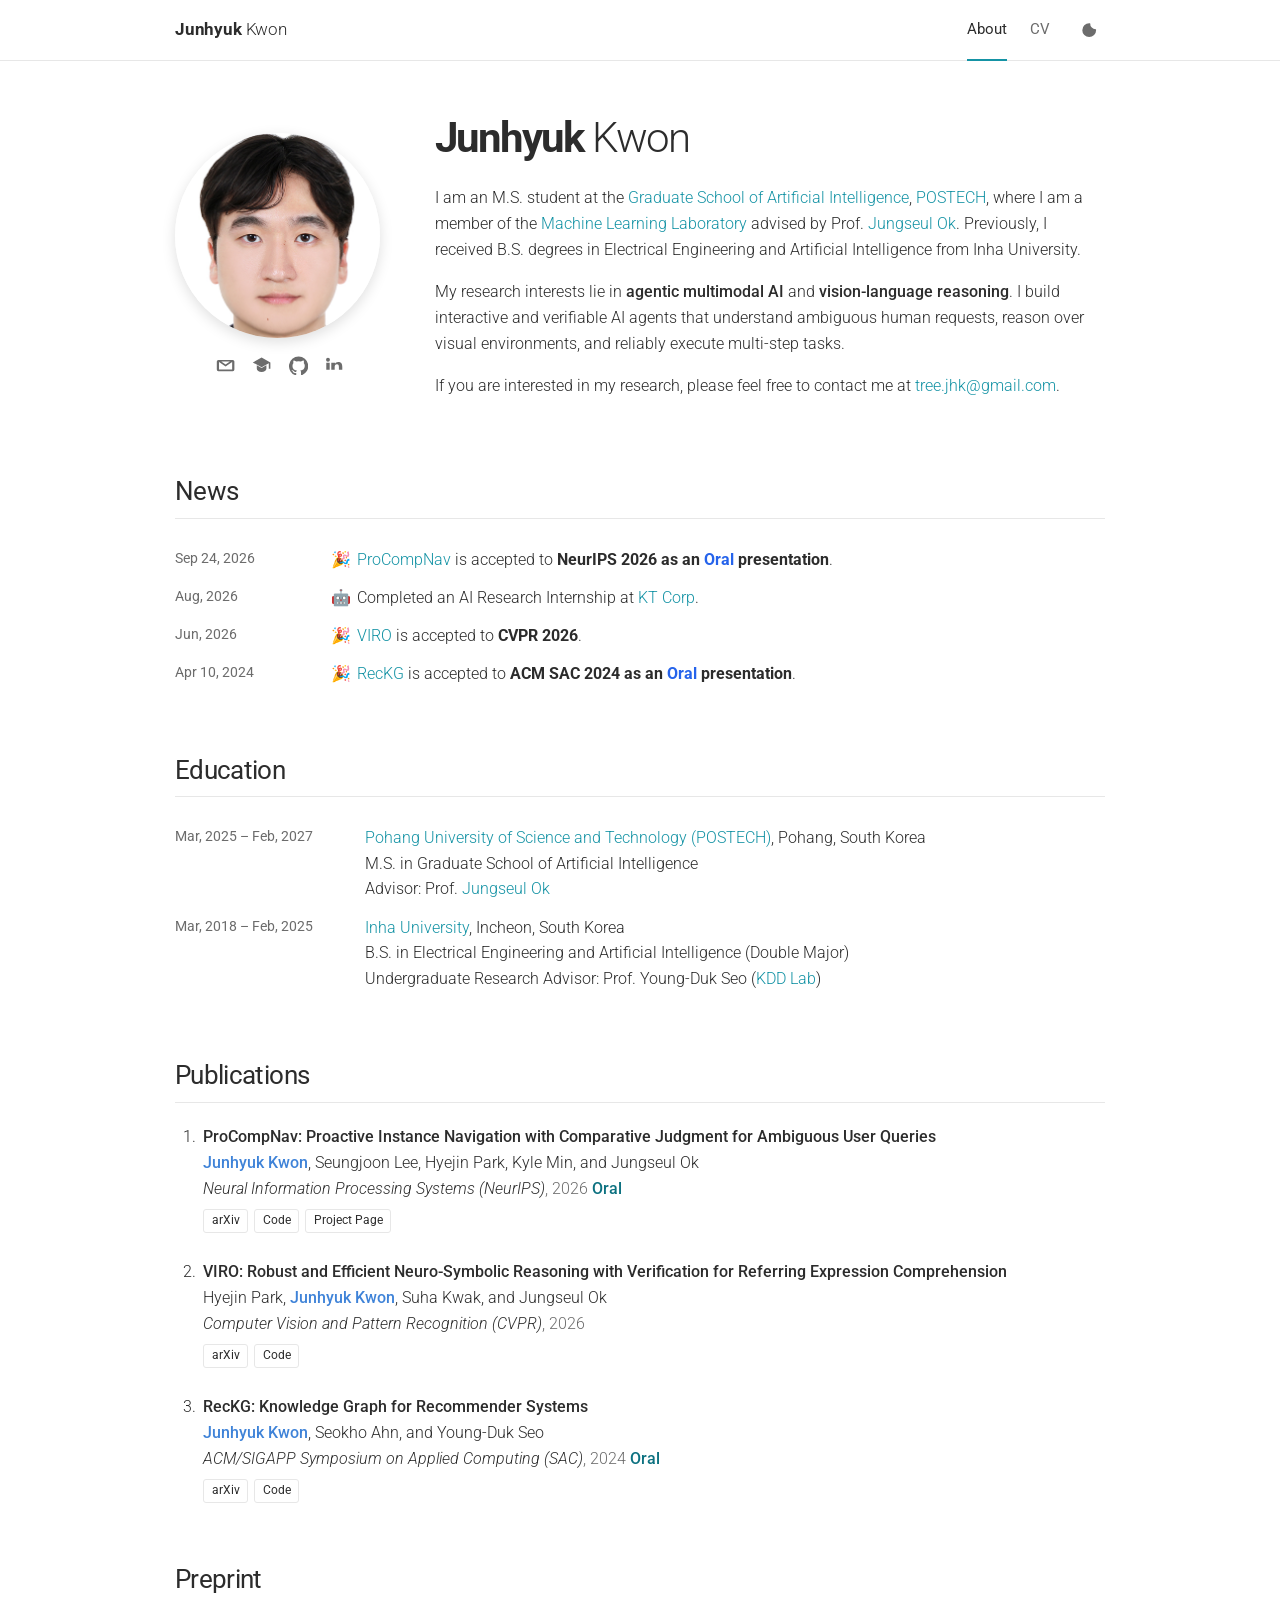
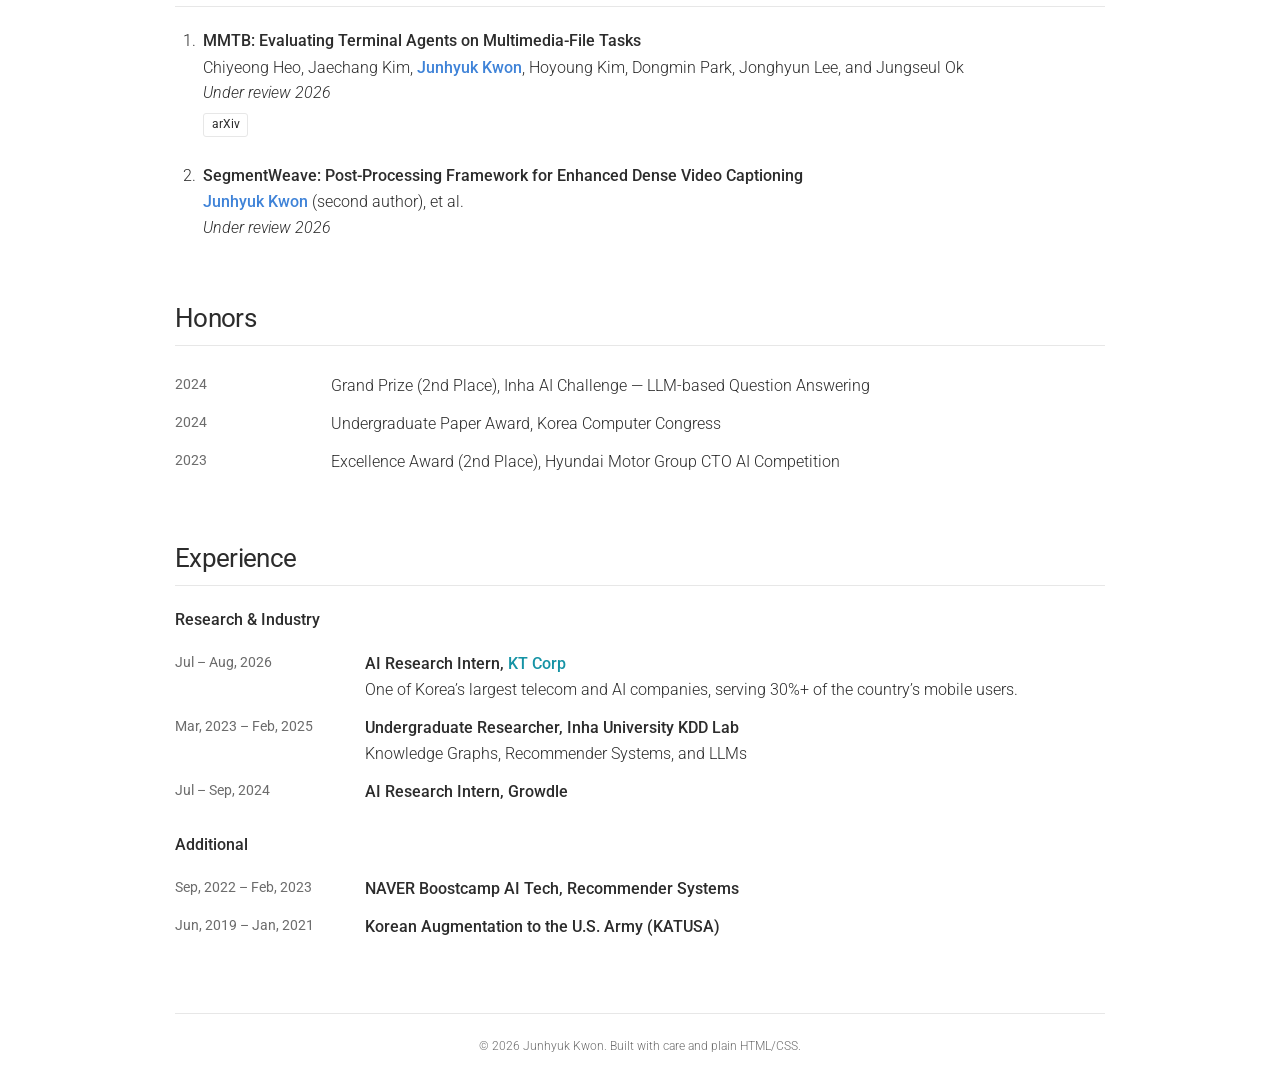
==== index.html @ dee83505 "Separate preprints and update internship descriptions" ====
<!doctype html>
<html lang="en">
  <head>
    <meta charset="utf-8">
    <meta name="viewport" content="width=device-width, initial-scale=1">
    <meta name="theme-color" content="#ffffff">
    <meta name="description" content="Junhyuk Kwon is an AI researcher working on agentic multimodal AI and vision-language reasoning.">
    <meta name="author" content="Junhyuk Kwon">
    <meta property="og:type" content="website">
    <meta property="og:title" content="Junhyuk Kwon">
    <meta property="og:description" content="AI researcher working on agentic multimodal AI and vision-language reasoning.">
    <meta property="og:image" content="https://tree-jhk.github.io/assets/img/junhyuk_kwon.jpg">
    <meta property="og:url" content="https://tree-jhk.github.io/">
    <title>Junhyuk Kwon</title>
    <link rel="icon" href="assets/img/favicon.svg" type="image/svg+xml">
    <link rel="preconnect" href="https://fonts.googleapis.com">
    <link rel="preconnect" href="https://fonts.gstatic.com" crossorigin>
    <link href="https://fonts.googleapis.com/css2?family=Roboto:wght@300;400;500;700&display=swap" rel="stylesheet">
    <link rel="stylesheet" href="assets/css/main.css">
    <script src="assets/js/theme.js"></script>
    <script type="application/ld+json">
      {
        "@context": "https://schema.org",
        "@type": "Person",
        "name": "Junhyuk Kwon",
        "url": "https://tree-jhk.github.io/",
        "image": "https://tree-jhk.github.io/assets/img/junhyuk_kwon.jpg",
        "email": "mailto:tree.jhk@gmail.com",
        "affiliation": {
          "@type": "CollegeOrUniversity",
          "name": "Pohang University of Science and Technology"
        },
        "sameAs": [
          "https://github.com/tree-jhk",
          "https://scholar.google.com/citations?user=GIAYe2gAAAAJ",
          "https://www.linkedin.com/in/tree-jhk/"
        ]
      }
    </script>
  </head>
  <body>
    <header class="site-header">
      <nav class="nav container" aria-label="Main navigation">
        <a class="brand" href="#about" aria-label="Junhyuk Kwon home"><strong>Junhyuk</strong> Kwon</a>
        <div class="nav-links">
          <a class="active" href="#about">About</a>
          <a href="assets/pdf/CV.pdf" target="_blank" rel="noopener">CV</a>
          <button class="theme-toggle" type="button" aria-label="Toggle dark mode" title="Toggle dark mode">
            <svg aria-hidden="true" viewBox="0 0 24 24"><path d="M12 3a9 9 0 1 0 9 9c0-.46-.04-.92-.1-1.36A7 7 0 0 1 13.36 3.1C12.92 3.04 12.46 3 12 3Z"/></svg>
          </button>
        </div>
      </nav>
    </header>

    <main class="container">
      <section id="about" class="about-section">
        <div class="profile-wrap">
          <img class="profile-photo" src="assets/img/junhyuk_kwon.jpg" alt="Portrait of Junhyuk Kwon" width="413" height="531">
          <div class="social-links" aria-label="Social links">
            <a href="mailto:tree.jhk@gmail.com" aria-label="Email" title="Email">
              <svg aria-hidden="true" viewBox="0 0 24 24"><path d="M3 5h18a2 2 0 0 1 2 2v10a2 2 0 0 1-2 2H3a2 2 0 0 1-2-2V7a2 2 0 0 1 2-2Zm9 8L3.8 7.5v9.4h16.4V7.5L12 13Zm0-2.4L17.4 7H6.6l5.4 3.6Z"/></svg>
            </a>
            <a href="https://scholar.google.com/citations?user=GIAYe2gAAAAJ&amp;hl=en" target="_blank" rel="noopener" aria-label="Google Scholar" title="Google Scholar">
              <svg aria-hidden="true" viewBox="0 0 24 24"><path d="M12 2 1 8l11 6 9-4.91V16h2V8L12 2Zm-6 9.65V16c0 2.21 2.69 4 6 4s6-1.79 6-4v-4.35L12 15l-6-3.35Z"/></svg>
            </a>
            <a href="https://github.com/tree-jhk" target="_blank" rel="noopener" aria-label="GitHub" title="GitHub">
              <svg aria-hidden="true" viewBox="0 0 24 24"><path d="M12 .7a12 12 0 0 0-3.79 23.39c.6.11.82-.26.82-.58v-2.24c-3.34.73-4.04-1.42-4.04-1.42-.55-1.39-1.33-1.76-1.33-1.76-1.09-.74.08-.73.08-.73 1.2.09 1.84 1.24 1.84 1.24 1.07 1.84 2.81 1.31 3.5 1 .11-.78.42-1.31.76-1.61-2.67-.3-5.47-1.33-5.47-5.93 0-1.31.47-2.38 1.24-3.22-.12-.3-.54-1.52.12-3.18 0 0 1.01-.32 3.3 1.23a11.5 11.5 0 0 1 6 0c2.29-1.55 3.3-1.23 3.3-1.23.66 1.66.24 2.88.12 3.18a4.64 4.64 0 0 1 1.24 3.22c0 4.61-2.81 5.62-5.48 5.92.43.37.81 1.1.81 2.22v3.3c0 .32.22.7.83.58A12 12 0 0 0 12 .7Z"/></svg>
            </a>
            <a href="https://www.linkedin.com/in/tree-jhk/" target="_blank" rel="noopener" aria-label="LinkedIn" title="LinkedIn">
              <svg aria-hidden="true" viewBox="0 0 24 24"><path d="M5.34 3.5A2.84 2.84 0 1 1 5.34 9.2a2.84 2.84 0 0 1 0-5.69ZM2.88 10.75H7.8V21H2.88V10.75Zm7.93 0h4.72v1.4h.07c.66-1.24 2.26-2.55 4.65-2.55 4.98 0 5.9 3.28 5.9 7.54V21h-4.92v-3.42c0-2.05-.04-4.69-2.86-4.69-2.86 0-3.3 2.23-3.3 4.54V21h-4.92V10.75h.66Z" transform="scale(.86) translate(-1 -1)"/></svg>
            </a>
          </div>
        </div>

        <div class="bio">
          <h1><strong>Junhyuk</strong> Kwon</h1>
          <p>
            I am an M.S. student at the
            <a href="https://ai.postech.ac.kr/" target="_blank" rel="noopener">Graduate School of Artificial Intelligence</a>,
            <a href="https://www.postech.ac.kr/eng/" target="_blank" rel="noopener">POSTECH</a>, where I am a member of the
            <a href="https://ml.postech.ac.kr/" target="_blank" rel="noopener">Machine Learning Laboratory</a>
            advised by Prof. <a href="https://sites.google.com/view/jungseulok" target="_blank" rel="noopener">Jungseul Ok</a>.
            Previously, I received B.S. degrees in Electrical Engineering and Artificial Intelligence from Inha University.
          </p>
          <p>
            My research interests lie in <strong>agentic multimodal AI</strong> and <strong>vision-language reasoning</strong>.
            I build interactive and verifiable AI agents that understand ambiguous human requests, reason over visual environments,
            and reliably execute multi-step tasks.
          </p>
          <p>
            If you are interested in my research, please feel free to contact me at
            <a href="mailto:tree.jhk@gmail.com">tree.jhk@gmail.com</a>.
          </p>
        </div>
      </section>

      <section id="news" class="content-section">
        <h2>News</h2>
        <div class="table-wrap">
          <table class="timeline-table">
            <tbody>
              <tr>
                <th><time datetime="2026-09-24">Sep 24, 2026</time></th>
                <td><span class="news-icon" aria-hidden="true">🎉</span><a href="https://arxiv.org/abs/2605.06223" target="_blank" rel="noopener">ProCompNav</a> is accepted to <strong>NeurIPS 2026 as an <span class="news-oral">Oral</span> presentation</strong>.</td>
              </tr>
              <tr>
                <th><time datetime="2026-08">Aug, 2026</time></th>
                <td><span class="news-icon" aria-hidden="true">🤖</span>Completed an AI Research Internship at <a href="https://corp.kt.com/eng/html/intro/main.html" target="_blank" rel="noopener">KT Corp</a>.</td>
              </tr>
              <tr>
                <th><time datetime="2026-06">Jun, 2026</time></th>
                <td><span class="news-icon" aria-hidden="true">🎉</span><a href="https://arxiv.org/abs/2601.12781" target="_blank" rel="noopener">VIRO</a> is accepted to <strong>CVPR 2026</strong>.</td>
              </tr>
              <tr>
                <th><time datetime="2024-04-10">Apr 10, 2024</time></th>
                <td><span class="news-icon" aria-hidden="true">🎉</span><a href="https://arxiv.org/abs/2501.03598" target="_blank" rel="noopener">RecKG</a> is accepted to <strong>ACM SAC 2024 as an <span class="news-oral">Oral</span> presentation</strong>.</td>
              </tr>
            </tbody>
          </table>
        </div>
      </section>

      <section id="education" class="content-section">
        <h2>Education</h2>
        <div class="table-wrap">
          <table class="timeline-table education-table">
            <tbody>
              <tr>
                <th>Mar, 2025 – Feb, 2027</th>
                <td>
                  <a href="https://www.postech.ac.kr/eng/" target="_blank" rel="noopener">Pohang University of Science and Technology (POSTECH)</a>, Pohang, South Korea<br>
                  M.S. in Graduate School of Artificial Intelligence<br>
                  Advisor: Prof. <a href="https://sites.google.com/view/jungseulok" target="_blank" rel="noopener">Jungseul Ok</a>
                </td>
              </tr>
              <tr>
                <th>Mar, 2018 – Feb, 2025</th>
                <td>
                  <a href="https://www.inha.ac.kr/eng/" target="_blank" rel="noopener">Inha University</a>, Incheon, South Korea<br>
                  B.S. in Electrical Engineering and Artificial Intelligence (Double Major)<br>
                  Undergraduate Research Advisor: Prof. Young-Duk Seo (<a href="https://sites.google.com/view/kdd-lab" target="_blank" rel="noopener">KDD Lab</a>)
                </td>
              </tr>
            </tbody>
          </table>
        </div>
      </section>

      <section id="publications" class="content-section publications">
        <h2>Publications</h2>

        <ol class="publication-list">
          <li>
            <div class="paper-title">ProCompNav: Proactive Instance Navigation with Comparative Judgment for Ambiguous User Queries</div>
            <div class="authors"><strong>Junhyuk Kwon</strong>, Seungjoon Lee, Hyejin Park, Kyle Min, and Jungseul Ok</div>
            <div class="venue"><em>Neural Information Processing Systems (NeurIPS)</em>, 2026 <span class="highlight">Oral</span></div>
            <div class="paper-links">
              <a href="https://arxiv.org/abs/2605.06223" target="_blank" rel="noopener">arXiv</a>
              <a href="https://github.com/tree-jhk/procompnav" target="_blank" rel="noopener">Code</a>
              <a href="https://tree-jhk.github.io/procompnav/" target="_blank" rel="noopener">Project Page</a>
            </div>
          </li>
          <li>
            <div class="paper-title">VIRO: Robust and Efficient Neuro-Symbolic Reasoning with Verification for Referring Expression Comprehension</div>
            <div class="authors">Hyejin Park, <strong>Junhyuk Kwon</strong>, Suha Kwak, and Jungseul Ok</div>
            <div class="venue"><em>Computer Vision and Pattern Recognition (CVPR)</em>, 2026</div>
            <div class="paper-links">
              <a href="https://arxiv.org/abs/2601.12781" target="_blank" rel="noopener">arXiv</a>
              <a href="https://github.com/ml-postech/VIRO-neuro-symbolic-reasoning-with-verification" target="_blank" rel="noopener">Code</a>
            </div>
          </li>
          <li>
            <div class="paper-title">RecKG: Knowledge Graph for Recommender Systems</div>
            <div class="authors"><strong>Junhyuk Kwon</strong>, Seokho Ahn, and Young-Duk Seo</div>
            <div class="venue"><em>ACM/SIGAPP Symposium on Applied Computing (SAC)</em>, 2024 <span class="highlight">Oral</span></div>
            <div class="paper-links">
              <a href="https://arxiv.org/abs/2501.03598" target="_blank" rel="noopener">arXiv</a>
              <a href="https://github.com/tree-jhk/RecKG" target="_blank" rel="noopener">Code</a>
            </div>
          </li>
        </ol>
      </section>

      <section id="preprint" class="content-section publications">
        <h2>Preprint</h2>
        <ol class="publication-list">
          <li>
            <div class="paper-title">MMTB: Evaluating Terminal Agents on Multimedia-File Tasks</div>
            <div class="authors">Chiyeong Heo, Jaechang Kim, <strong>Junhyuk Kwon</strong>, Hoyoung Kim, Dongmin Park, Jonghyun Lee, and Jungseul Ok</div>
            <div class="venue"><em>Under review 2026</em></div>
            <div class="paper-links">
              <a href="https://arxiv.org/abs/2605.10966" target="_blank" rel="noopener">arXiv</a>
            </div>
          </li>
          <li>
            <div class="paper-title">SegmentWeave: Post-Processing Framework for Enhanced Dense Video Captioning</div>
            <div class="authors"><strong>Junhyuk Kwon</strong> (second author), et al.</div>
            <div class="venue"><em>Under review 2026</em></div>
          </li>
        </ol>
      </section>

      <section id="honors" class="content-section">
        <h2>Honors</h2>
        <div class="table-wrap">
          <table class="timeline-table">
            <tbody>
              <tr><th>2024</th><td>Grand Prize (2nd Place), Inha AI Challenge — LLM-based Question Answering</td></tr>
              <tr><th>2024</th><td>Undergraduate Paper Award, Korea Computer Congress</td></tr>
              <tr><th>2023</th><td>Excellence Award (2nd Place), Hyundai Motor Group CTO AI Competition</td></tr>
            </tbody>
          </table>
        </div>
      </section>

      <section id="experience" class="content-section">
        <h2>Experience</h2>
        <div class="experience-group">
          <h3>Research &amp; Industry</h3>
          <div class="table-wrap">
            <table class="timeline-table experience-table">
              <tbody>
                <tr>
                  <th>Jul – Aug, 2026</th>
                  <td><strong>AI Research Intern, <a href="https://corp.kt.com/eng/html/intro/main.html" target="_blank" rel="noopener">KT Corp</a></strong><br>One of Korea’s largest telecom and AI companies, serving 30%+ of the country’s mobile users.</td>
                </tr>
                <tr>
                  <th>Mar, 2023 – Feb, 2025</th>
                  <td><strong>Undergraduate Researcher, Inha University KDD Lab</strong><br>Knowledge Graphs, Recommender Systems, and LLMs</td>
                </tr>
                <tr>
                  <th>Jul – Sep, 2024</th>
                  <td><strong>AI Research Intern, Growdle</strong></td>
                </tr>
              </tbody>
            </table>
          </div>
        </div>
        <div class="experience-group">
          <h3>Additional</h3>
          <div class="table-wrap">
            <table class="timeline-table experience-table">
              <tbody>
                <tr>
                  <th>Sep, 2022 – Feb, 2023</th>
                  <td><strong>NAVER Boostcamp AI Tech, Recommender Systems</strong></td>
                </tr>
                <tr>
                  <th>Jun, 2019 – Jan, 2021</th>
                  <td><strong>Korean Augmentation to the U.S. Army (KATUSA)</strong></td>
                </tr>
              </tbody>
            </table>
          </div>
        </div>
      </section>
    </main>

    <footer class="container">
      <p>© <span id="year">2026</span> Junhyuk Kwon. Built with care and plain HTML/CSS.</p>
    </footer>
    <script src="assets/js/main.js"></script>
  </body>
</html>
---- assets/css/main.css ----
:root {
  --bg: #ffffff;
  --surface: #f7f7f8;
  --text: #2c2c2c;
  --muted: #6c6c6c;
  --line: #e7e7e7;
  --accent: #1593a5;
  --accent-dark: #0c7180;
  --oral-accent: #2563eb;
  --author-accent: #3f83d8;
  --nav-bg: rgba(255, 255, 255, 0.94);
  color-scheme: light;
}

[data-theme="dark"] {
  --bg: #1c1c1d;
  --surface: #262628;
  --text: #e8e8e8;
  --muted: #aaaaad;
  --line: #3a3a3d;
  --accent: #4fc3d2;
  --accent-dark: #81dbe6;
  --oral-accent: #60a5fa;
  --author-accent: #8ab4f8;
  --nav-bg: rgba(28, 28, 29, 0.94);
  color-scheme: dark;
}

* { box-sizing: border-box; }

html {
  scroll-behavior: smooth;
  scroll-padding-top: 5.5rem;
}

body {
  margin: 0;
  overflow-x: hidden;
  background: var(--bg);
  color: var(--text);
  font-family: "Roboto", -apple-system, BlinkMacSystemFont, "Segoe UI", sans-serif;
  font-size: 1rem;
  font-weight: 300;
  line-height: 1.62;
  transition: background-color 180ms ease, color 180ms ease;
}

a {
  color: var(--accent);
  text-decoration: none;
}

a:hover, a:focus-visible {
  color: var(--accent-dark);
  text-decoration: underline;
}

.container {
  width: calc(100% - 2rem);
  max-width: 930px;
  margin-inline: auto;
}

.site-header {
  position: fixed;
  z-index: 20;
  top: 0;
  left: 0;
  width: 100%;
  border-bottom: 1px solid var(--line);
  background: var(--nav-bg);
  backdrop-filter: blur(10px);
}

.nav {
  display: flex;
  min-height: 3.75rem;
  align-items: center;
  justify-content: space-between;
}

.brand {
  color: var(--text);
  font-size: 1.08rem;
  font-weight: 300;
  letter-spacing: -0.01em;
}

.brand:hover { color: var(--text); text-decoration: none; }
.brand strong { font-weight: 700; }

.nav-links {
  display: flex;
  align-items: center;
  gap: 1.45rem;
}

.nav-links > a {
  position: relative;
  color: var(--muted);
  font-size: 0.92rem;
  font-weight: 400;
}

.nav-links > a:hover,
.nav-links > a.active {
  color: var(--text);
  text-decoration: none;
}

.nav-links > a.active::after {
  position: absolute;
  right: 0;
  bottom: -1.18rem;
  left: 0;
  height: 2px;
  background: var(--accent);
  content: "";
}

.theme-toggle {
  display: grid;
  width: 2rem;
  height: 2rem;
  padding: 0.35rem;
  border: 0;
  background: transparent;
  color: var(--muted);
  cursor: pointer;
  place-items: center;
}

.theme-toggle:hover { color: var(--accent); }
.theme-toggle svg { width: 1.15rem; fill: currentColor; }

main { padding-top: 7.2rem; }

.about-section {
  display: grid;
  grid-template-columns: 210px minmax(0, 1fr);
  gap: 3.1rem;
  align-items: start;
}

.profile-wrap { padding-top: 1.1rem; text-align: center; }

.profile-photo {
  display: block;
  width: 205px;
  height: 205px;
  border-radius: 50%;
  box-shadow: 0 4px 14px rgba(0, 0, 0, 0.13);
  object-fit: cover;
  object-position: center 28%;
}

.social-links {
  display: flex;
  justify-content: center;
  gap: 0.82rem;
  margin-top: 1rem;
}

.social-links a {
  display: grid;
  width: 1.45rem;
  height: 1.45rem;
  color: var(--muted);
  place-items: center;
}

.social-links a:hover { color: var(--accent); }
.social-links svg { width: 1.2rem; fill: currentColor; }

.bio h1 {
  margin: 0 0 1.5rem;
  font-size: clamp(2rem, 4vw, 2.62rem);
  font-weight: 300;
  letter-spacing: -0.045em;
  line-height: 1.1;
}

.bio { min-width: 0; }
.bio p { overflow-wrap: anywhere; }
.bio h1 strong { font-weight: 700; }
.bio p { margin: 0 0 1rem; }
.bio strong { font-weight: 500; }

.content-section {
  margin-top: 3.55rem;
  scroll-margin-top: 5rem;
}

.content-section h2 {
  margin: 0 0 1.35rem;
  padding-bottom: 0.28rem;
  border-bottom: 1px solid var(--line);
  font-size: 1.62rem;
  font-weight: 400;
  letter-spacing: -0.025em;
}

.content-section h3 {
  margin: 1.6rem 0 0.7rem;
  font-size: 1.03rem;
  font-weight: 500;
}

.table-wrap { overflow-x: auto; }

.timeline-table {
  width: 100%;
  border-collapse: collapse;
}

.timeline-table th,
.timeline-table td {
  padding: 0.38rem 0.5rem 0.38rem 0;
  border: 0;
  vertical-align: top;
  text-align: left;
}

.timeline-table th {
  width: 156px;
  color: var(--muted);
  font-size: 0.89rem;
  font-weight: 400;
  white-space: nowrap;
}

.news-icon {
  display: inline-block;
  width: 1.65rem;
  font-family: "Apple Color Emoji", "Segoe UI Emoji", "Noto Color Emoji", sans-serif;
}

.news-oral { color: var(--oral-accent); }

.education-table th { width: 190px; }

.publication-list {
  margin: 0;
  padding-left: 1.55rem;
}

.publication-list li {
  margin: 0 0 1.65rem;
  padding-left: 0.2rem;
}

.paper-title {
  font-weight: 500;
  line-height: 1.45;
}

.authors { margin-top: 0.12rem; }
.authors strong {
  color: var(--author-accent);
  font-weight: 500;
}
.venue { color: var(--muted); }
.venue em { color: var(--text); }

.highlight {
  color: var(--accent-dark);
  font-style: normal;
  font-weight: 500;
}

.paper-links {
  display: flex;
  flex-wrap: wrap;
  gap: 0.35rem;
  margin-top: 0.42rem;
}

.paper-links a {
  padding: 0.13rem 0.48rem;
  border: 1px solid var(--line);
  border-radius: 3px;
  color: var(--text);
  font-size: 0.74rem;
  font-weight: 400;
  line-height: 1.5;
}

.paper-links a:hover {
  border-color: var(--accent);
  color: var(--accent);
  text-decoration: none;
}

.compact-list li { margin-bottom: 0.9rem; }

.experience-group { margin-bottom: 1.3rem; }
.experience-group h3 { margin-top: 0; }
.experience-table th { width: 190px; }
.experience-group strong { font-weight: 500; }

footer {
  margin-top: 4.2rem;
  padding: 1.35rem 0 2.1rem;
  border-top: 1px solid var(--line);
  color: var(--muted);
  font-size: 0.78rem;
  text-align: center;
}

footer p { margin: 0; }

@media (max-width: 700px) {
  .container { width: calc(100% - 2.2rem); }
  main { padding-top: 6.4rem; }

  .about-section {
    grid-template-columns: 1fr;
    gap: 1.7rem;
  }

  .profile-wrap { padding-top: 0; }
  .profile-photo { width: 180px; height: 180px; margin: 0 auto; }
  .bio h1 { text-align: center; }
  .content-section { margin-top: 3rem; }
  .timeline-table th { width: 120px; white-space: normal; }
  .education-table th,
  .experience-table th { width: 145px; }
}

@media (max-width: 470px) {
  .brand { font-size: 1rem; }
  .nav-links { gap: 1rem; }
  .nav-links > a { font-size: 0.85rem; }
  .nav-links > a.active::after { bottom: -1.2rem; }

  .timeline-table tr {
    display: grid;
    margin-bottom: 0.65rem;
  }

  .timeline-table th,
  .timeline-table td { width: auto; padding: 0; }
  .timeline-table th { margin-bottom: 0.12rem; }
}

@media (prefers-reduced-motion: reduce) {
  html { scroll-behavior: auto; }
  * { transition: none !important; }
}
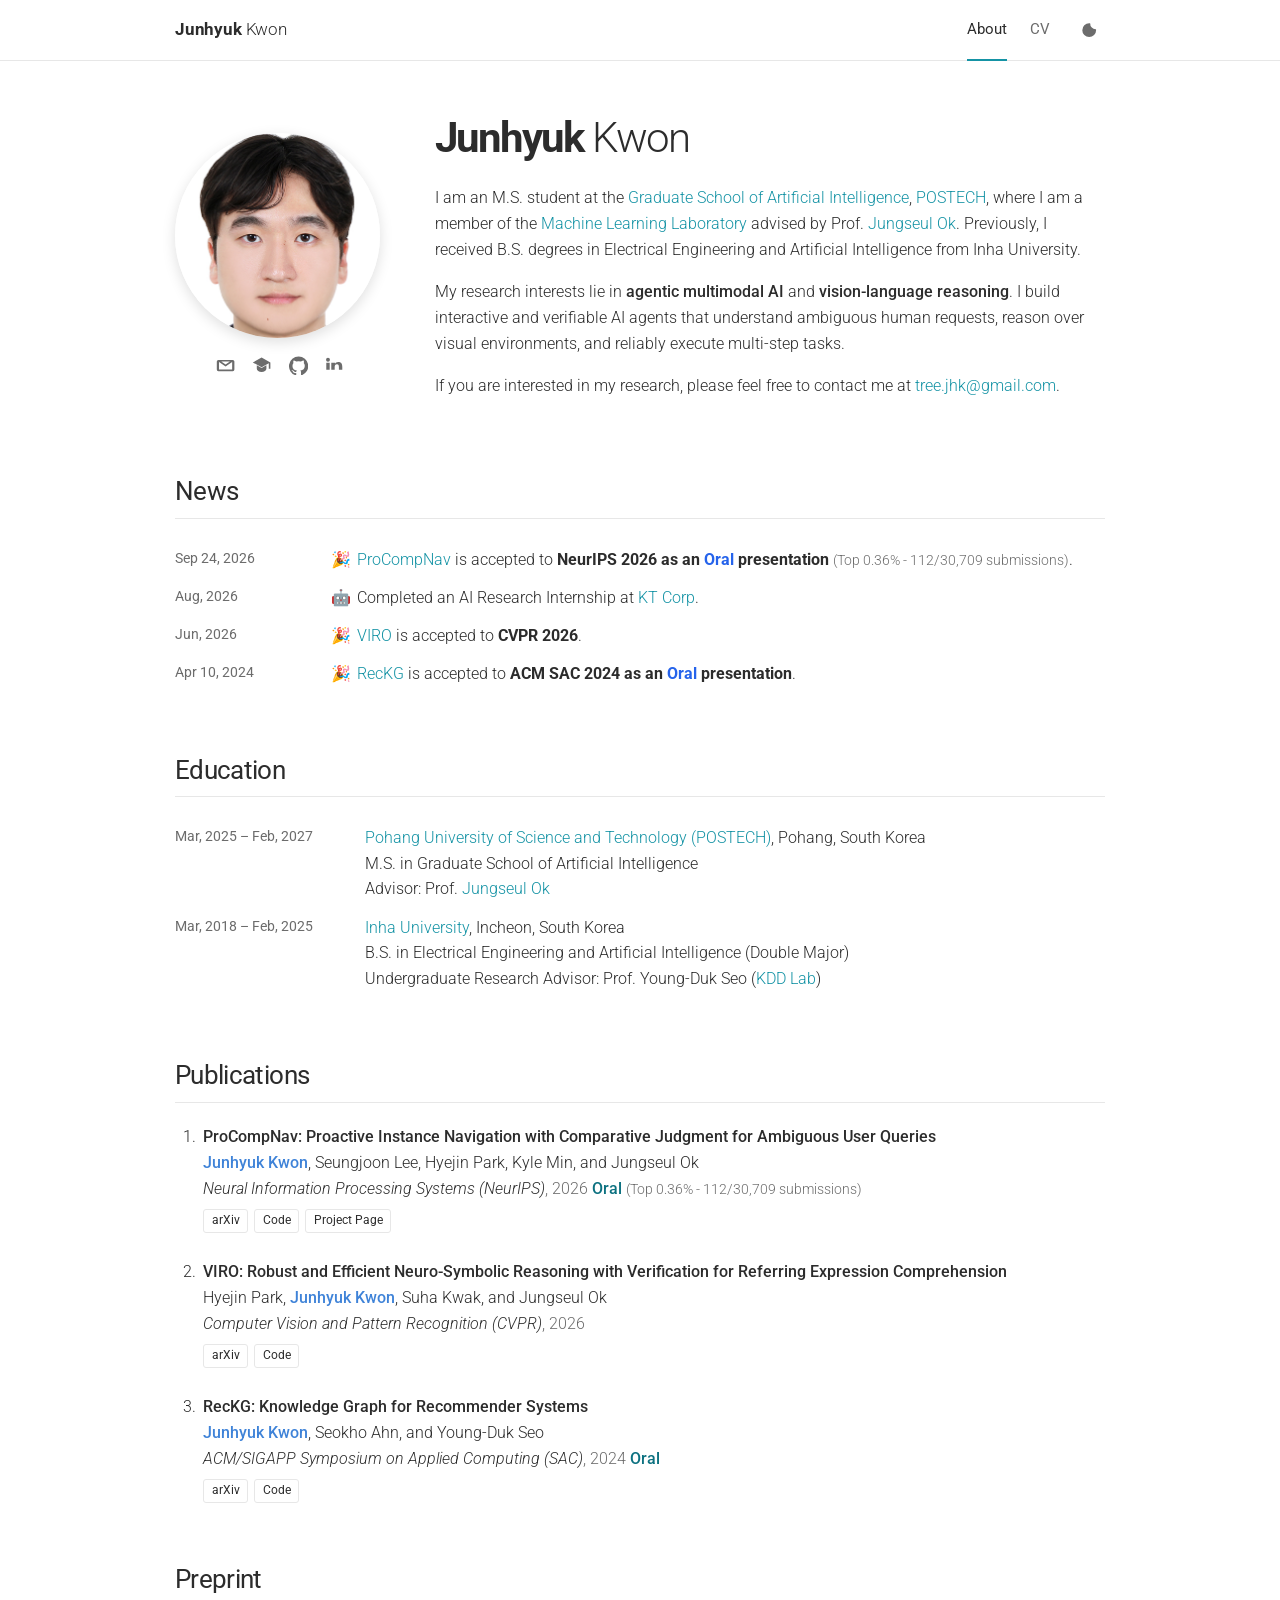
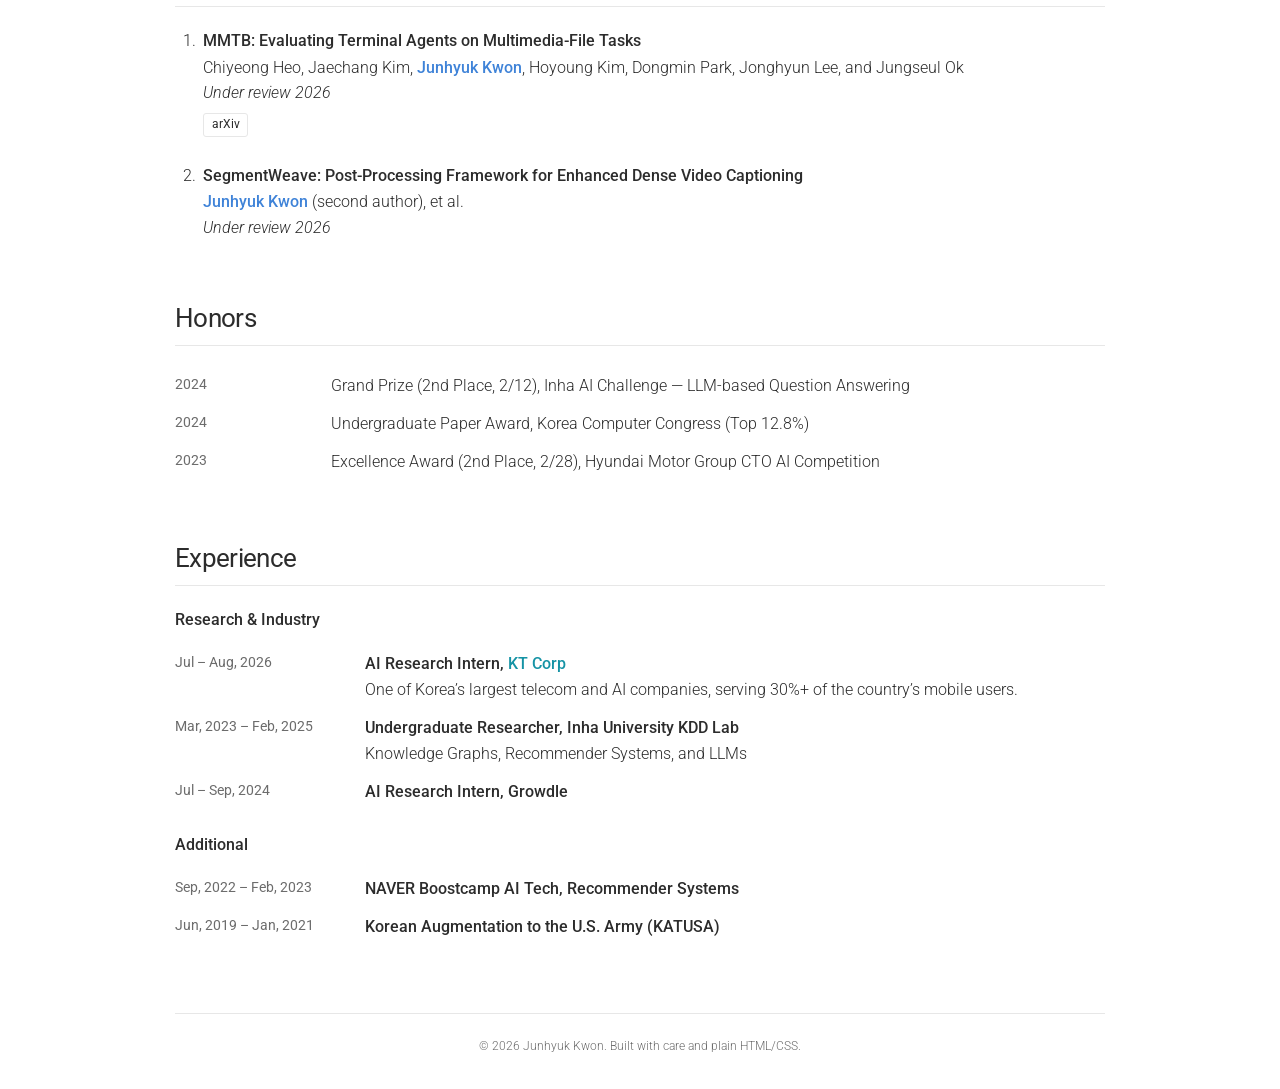
==== commit 74516c1f: "Add publication selection rate and award rankings" ====
--- a/index.html
+++ b/index.html
@@ -101,7 +101,7 @@
             <tbody>
               <tr>
                 <th><time datetime="2026-09-24">Sep 24, 2026</time></th>
-                <td><span class="news-icon" aria-hidden="true">🎉</span><a href="https://arxiv.org/abs/2605.06223" target="_blank" rel="noopener">ProCompNav</a> is accepted to <strong>NeurIPS 2026 as an <span class="news-oral">Oral</span> presentation</strong>.</td>
+                <td><span class="news-icon" aria-hidden="true">🎉</span><a href="https://arxiv.org/abs/2605.06223" target="_blank" rel="noopener">ProCompNav</a> is accepted to <strong>NeurIPS 2026 as an <span class="news-oral">Oral</span> presentation</strong> <span class="selection-rate">(Top 0.36% - 112/30,709 submissions)</span>.</td>
               </tr>
               <tr>
                 <th><time datetime="2026-08">Aug, 2026</time></th>
@@ -153,7 +153,7 @@
           <li>
             <div class="paper-title">ProCompNav: Proactive Instance Navigation with Comparative Judgment for Ambiguous User Queries</div>
             <div class="authors"><strong>Junhyuk Kwon</strong>, Seungjoon Lee, Hyejin Park, Kyle Min, and Jungseul Ok</div>
-            <div class="venue"><em>Neural Information Processing Systems (NeurIPS)</em>, 2026 <span class="highlight">Oral</span></div>
+            <div class="venue"><em>Neural Information Processing Systems (NeurIPS)</em>, 2026 <span class="highlight">Oral</span> <span class="selection-rate">(Top 0.36% - 112/30,709 submissions)</span></div>
             <div class="paper-links">
               <a href="https://arxiv.org/abs/2605.06223" target="_blank" rel="noopener">arXiv</a>
               <a href="https://github.com/tree-jhk/procompnav" target="_blank" rel="noopener">Code</a>
@@ -205,9 +205,9 @@
         <div class="table-wrap">
           <table class="timeline-table">
             <tbody>
-              <tr><th>2024</th><td>Grand Prize (2nd Place), Inha AI Challenge — LLM-based Question Answering</td></tr>
-              <tr><th>2024</th><td>Undergraduate Paper Award, Korea Computer Congress</td></tr>
-              <tr><th>2023</th><td>Excellence Award (2nd Place), Hyundai Motor Group CTO AI Competition</td></tr>
+              <tr><th>2024</th><td>Grand Prize (2nd Place, 2/12), Inha AI Challenge — LLM-based Question Answering</td></tr>
+              <tr><th>2024</th><td>Undergraduate Paper Award, Korea Computer Congress (Top 12.8%)</td></tr>
+              <tr><th>2023</th><td>Excellence Award (2nd Place, 2/28), Hyundai Motor Group CTO AI Competition</td></tr>
             </tbody>
           </table>
         </div>
--- a/assets/css/main.css
+++ b/assets/css/main.css
@@ -237,6 +237,11 @@
 
 .news-oral { color: var(--oral-accent); }
 
+.selection-rate {
+  color: var(--muted);
+  font-size: 0.85em;
+}
+
 .education-table th { width: 190px; }
 
 .publication-list {
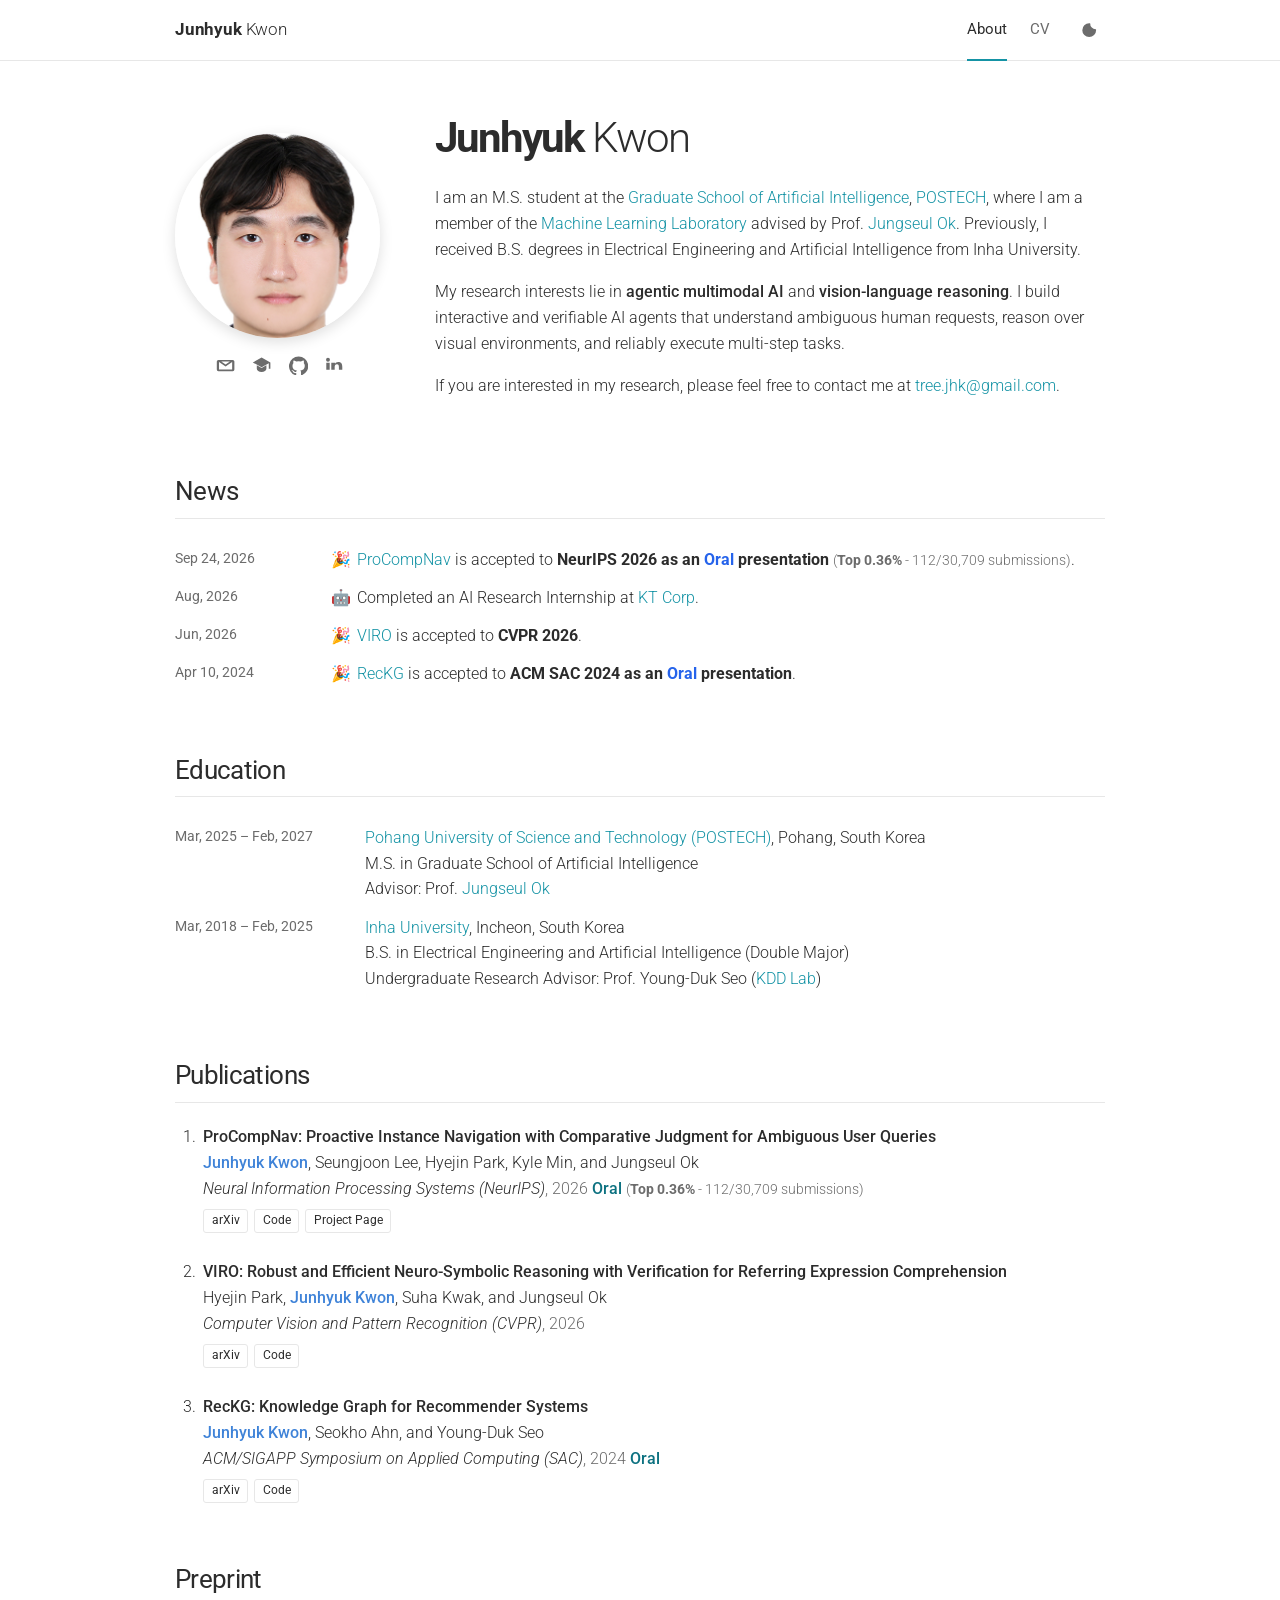
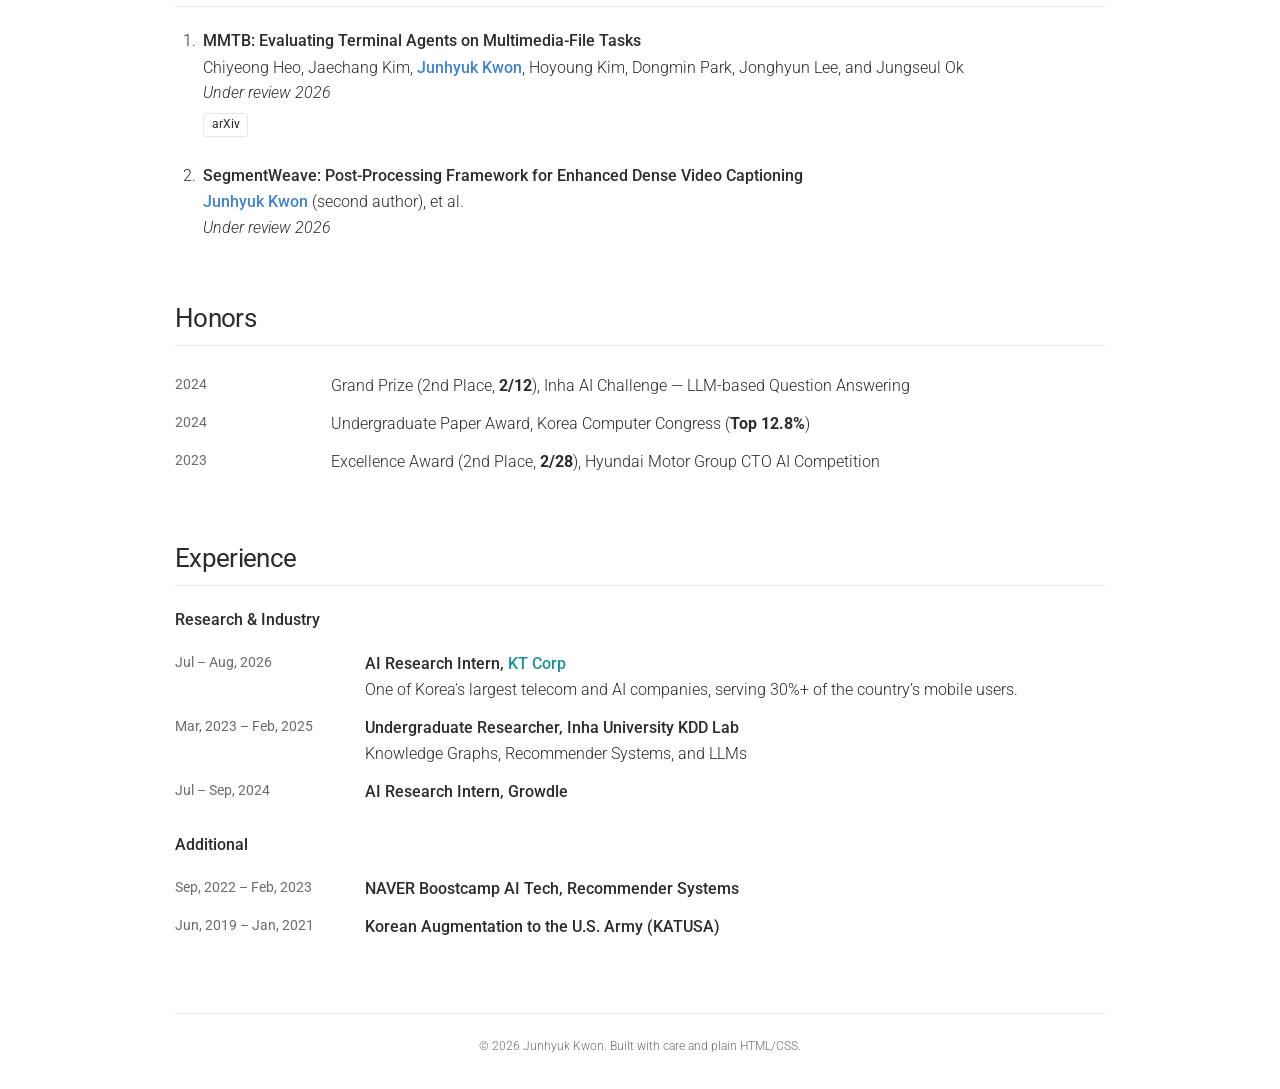
==== commit a079de6e: "Bold publication and award ranking highlights" ====
--- a/index.html
+++ b/index.html
@@ -101,7 +101,7 @@
             <tbody>
               <tr>
                 <th><time datetime="2026-09-24">Sep 24, 2026</time></th>
-                <td><span class="news-icon" aria-hidden="true">🎉</span><a href="https://arxiv.org/abs/2605.06223" target="_blank" rel="noopener">ProCompNav</a> is accepted to <strong>NeurIPS 2026 as an <span class="news-oral">Oral</span> presentation</strong> <span class="selection-rate">(Top 0.36% - 112/30,709 submissions)</span>.</td>
+                <td><span class="news-icon" aria-hidden="true">🎉</span><a href="https://arxiv.org/abs/2605.06223" target="_blank" rel="noopener">ProCompNav</a> is accepted to <strong>NeurIPS 2026 as an <span class="news-oral">Oral</span> presentation</strong> <span class="selection-rate">(<strong>Top 0.36%</strong> - 112/30,709 submissions)</span>.</td>
               </tr>
               <tr>
                 <th><time datetime="2026-08">Aug, 2026</time></th>
@@ -153,7 +153,7 @@
           <li>
             <div class="paper-title">ProCompNav: Proactive Instance Navigation with Comparative Judgment for Ambiguous User Queries</div>
             <div class="authors"><strong>Junhyuk Kwon</strong>, Seungjoon Lee, Hyejin Park, Kyle Min, and Jungseul Ok</div>
-            <div class="venue"><em>Neural Information Processing Systems (NeurIPS)</em>, 2026 <span class="highlight">Oral</span> <span class="selection-rate">(Top 0.36% - 112/30,709 submissions)</span></div>
+            <div class="venue"><em>Neural Information Processing Systems (NeurIPS)</em>, 2026 <span class="highlight">Oral</span> <span class="selection-rate">(<strong>Top 0.36%</strong> - 112/30,709 submissions)</span></div>
             <div class="paper-links">
               <a href="https://arxiv.org/abs/2605.06223" target="_blank" rel="noopener">arXiv</a>
               <a href="https://github.com/tree-jhk/procompnav" target="_blank" rel="noopener">Code</a>
@@ -205,9 +205,9 @@
         <div class="table-wrap">
           <table class="timeline-table">
             <tbody>
-              <tr><th>2024</th><td>Grand Prize (2nd Place, 2/12), Inha AI Challenge — LLM-based Question Answering</td></tr>
-              <tr><th>2024</th><td>Undergraduate Paper Award, Korea Computer Congress (Top 12.8%)</td></tr>
-              <tr><th>2023</th><td>Excellence Award (2nd Place, 2/28), Hyundai Motor Group CTO AI Competition</td></tr>
+              <tr><th>2024</th><td>Grand Prize (2nd Place, <strong>2/12</strong>), Inha AI Challenge — LLM-based Question Answering</td></tr>
+              <tr><th>2024</th><td>Undergraduate Paper Award, Korea Computer Congress (<strong>Top 12.8%</strong>)</td></tr>
+              <tr><th>2023</th><td>Excellence Award (2nd Place, <strong>2/28</strong>), Hyundai Motor Group CTO AI Competition</td></tr>
             </tbody>
           </table>
         </div>
--- a/assets/css/main.css
+++ b/assets/css/main.css
@@ -242,6 +242,9 @@
   font-size: 0.85em;
 }
 
+.selection-rate strong,
+#honors strong { font-weight: 700; }
+
 .education-table th { width: 190px; }
 
 .publication-list {
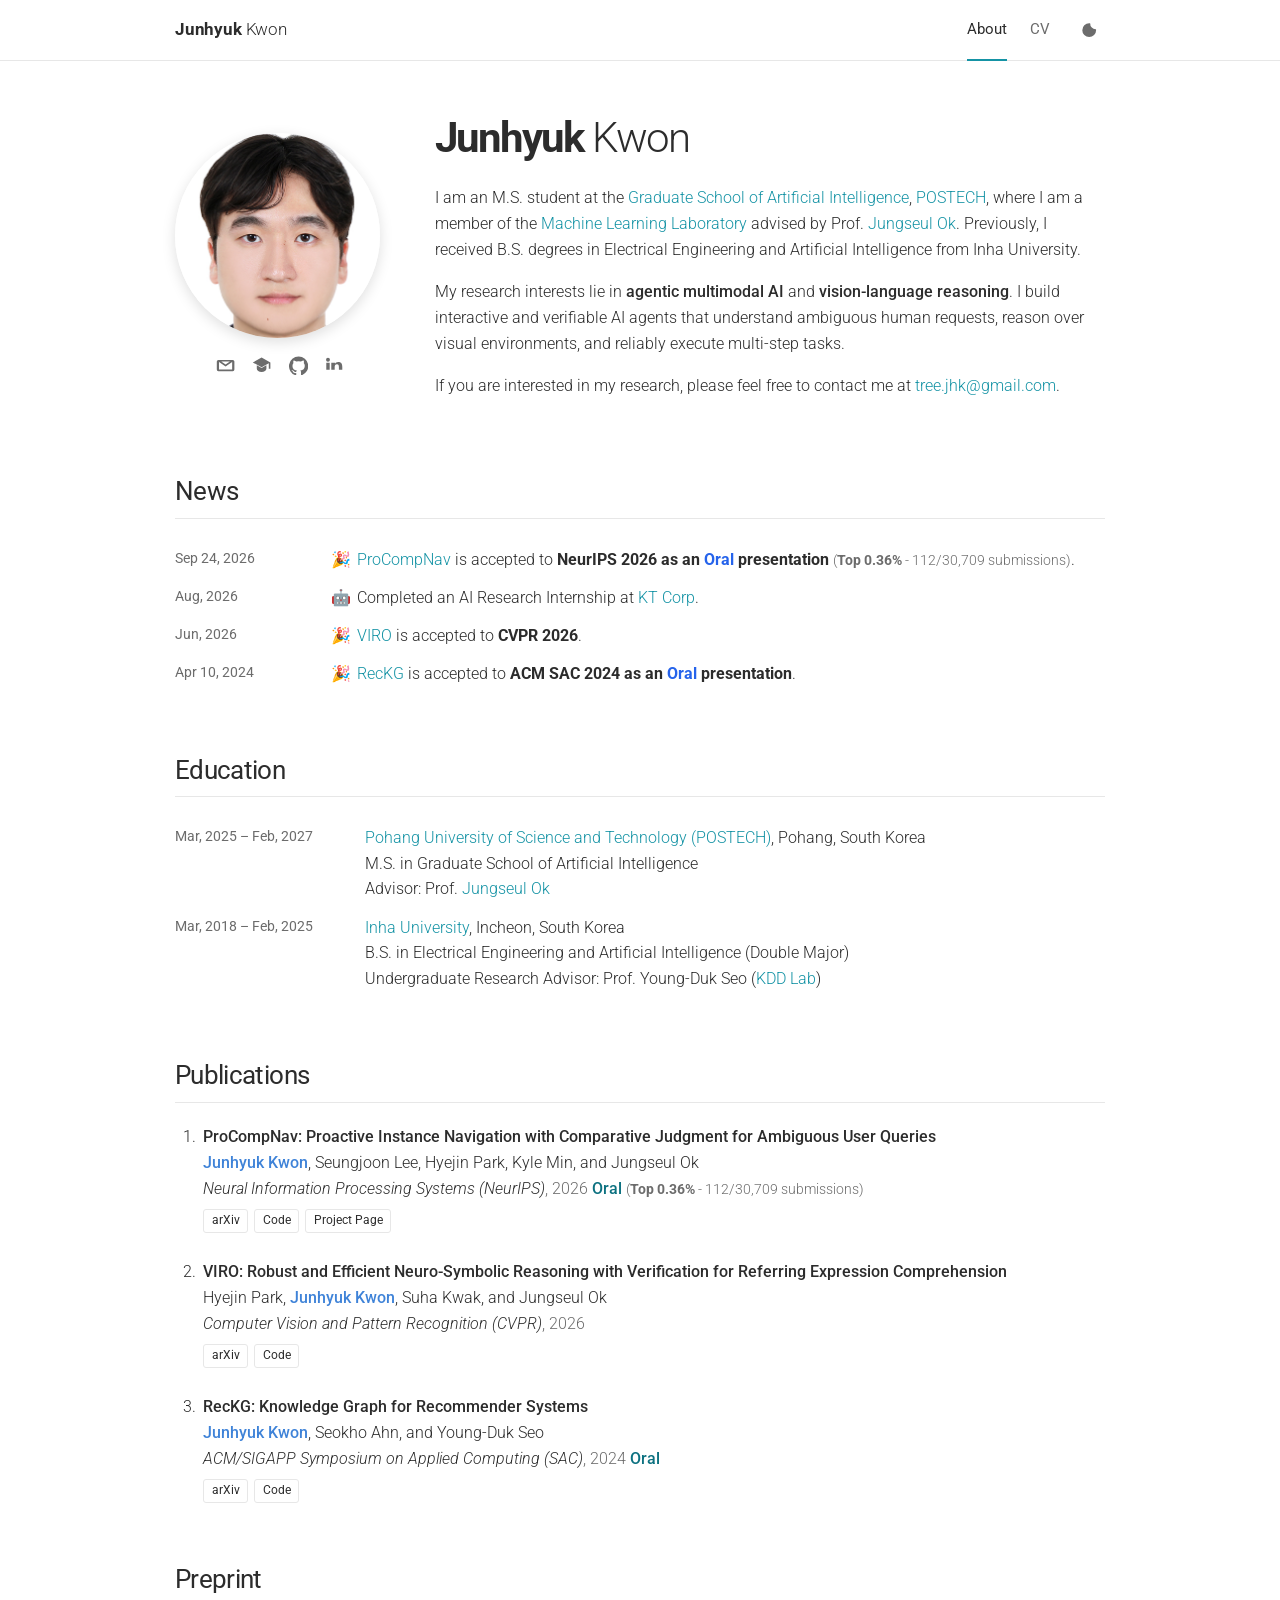
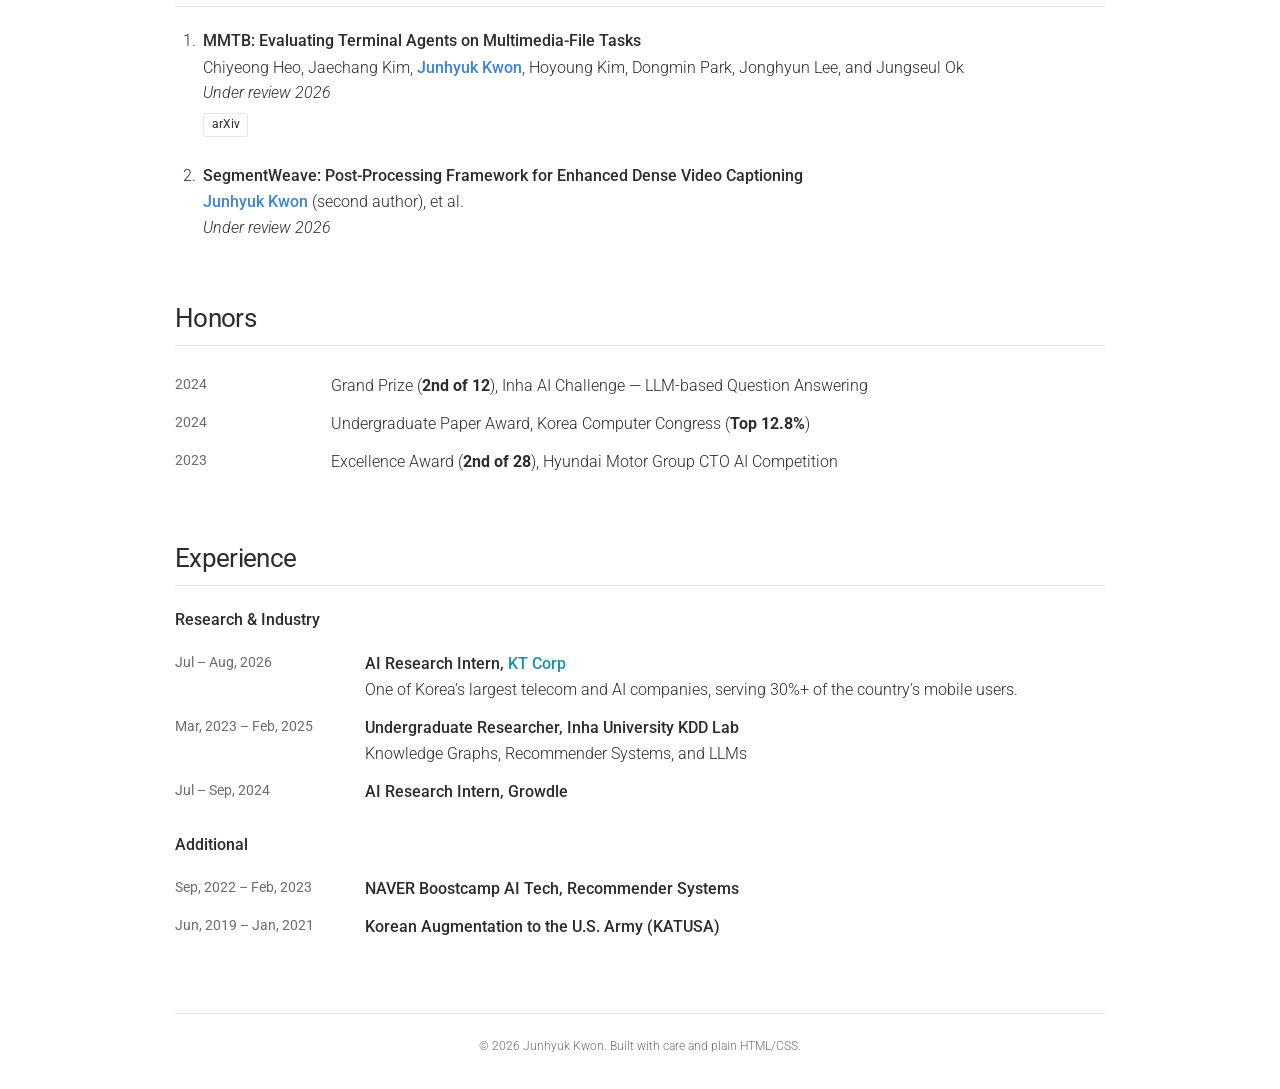
==== commit b131dd57: "Clarify award ranks with concise ordinal notation" ====
--- a/index.html
+++ b/index.html
@@ -205,9 +205,9 @@
         <div class="table-wrap">
           <table class="timeline-table">
             <tbody>
-              <tr><th>2024</th><td>Grand Prize (2nd Place, <strong>2/12</strong>), Inha AI Challenge — LLM-based Question Answering</td></tr>
+              <tr><th>2024</th><td>Grand Prize (<strong>2nd of 12</strong>), Inha AI Challenge — LLM-based Question Answering</td></tr>
               <tr><th>2024</th><td>Undergraduate Paper Award, Korea Computer Congress (<strong>Top 12.8%</strong>)</td></tr>
-              <tr><th>2023</th><td>Excellence Award (2nd Place, <strong>2/28</strong>), Hyundai Motor Group CTO AI Competition</td></tr>
+              <tr><th>2023</th><td>Excellence Award (<strong>2nd of 28</strong>), Hyundai Motor Group CTO AI Competition</td></tr>
             </tbody>
           </table>
         </div>
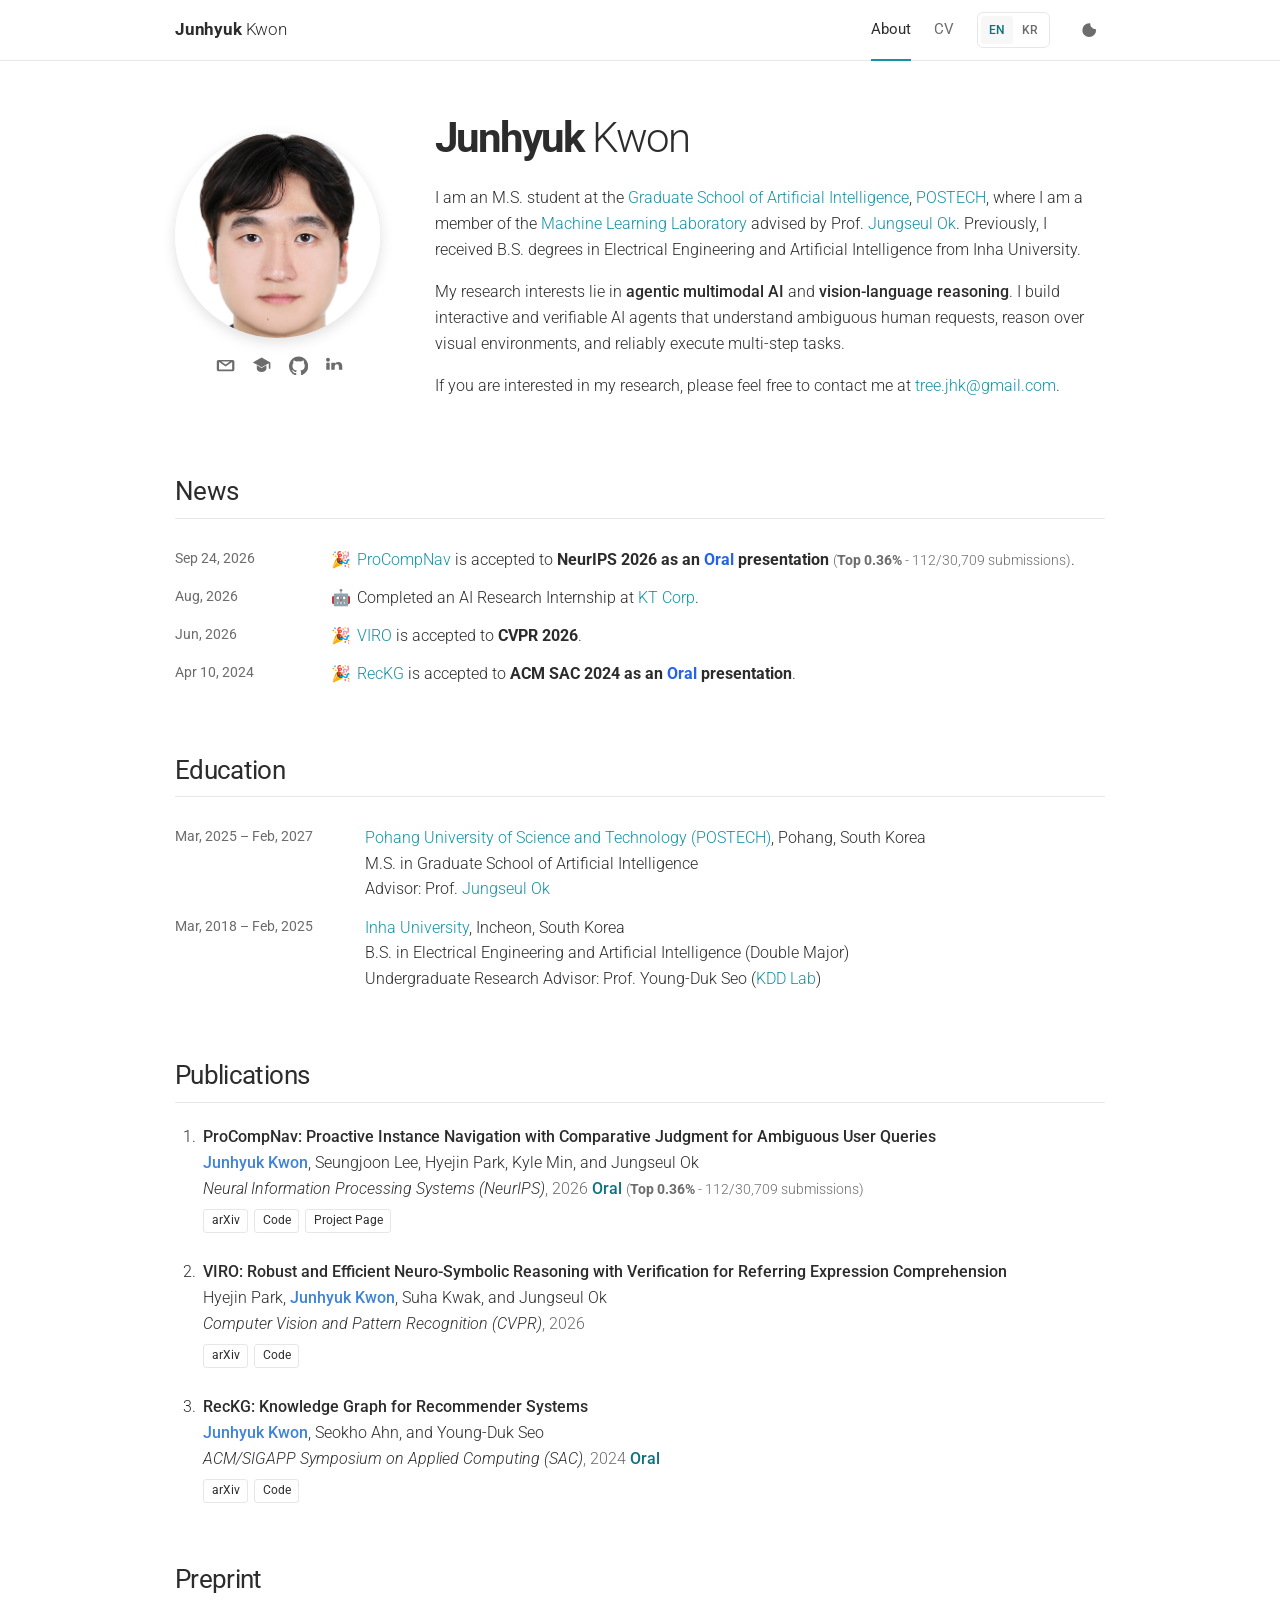
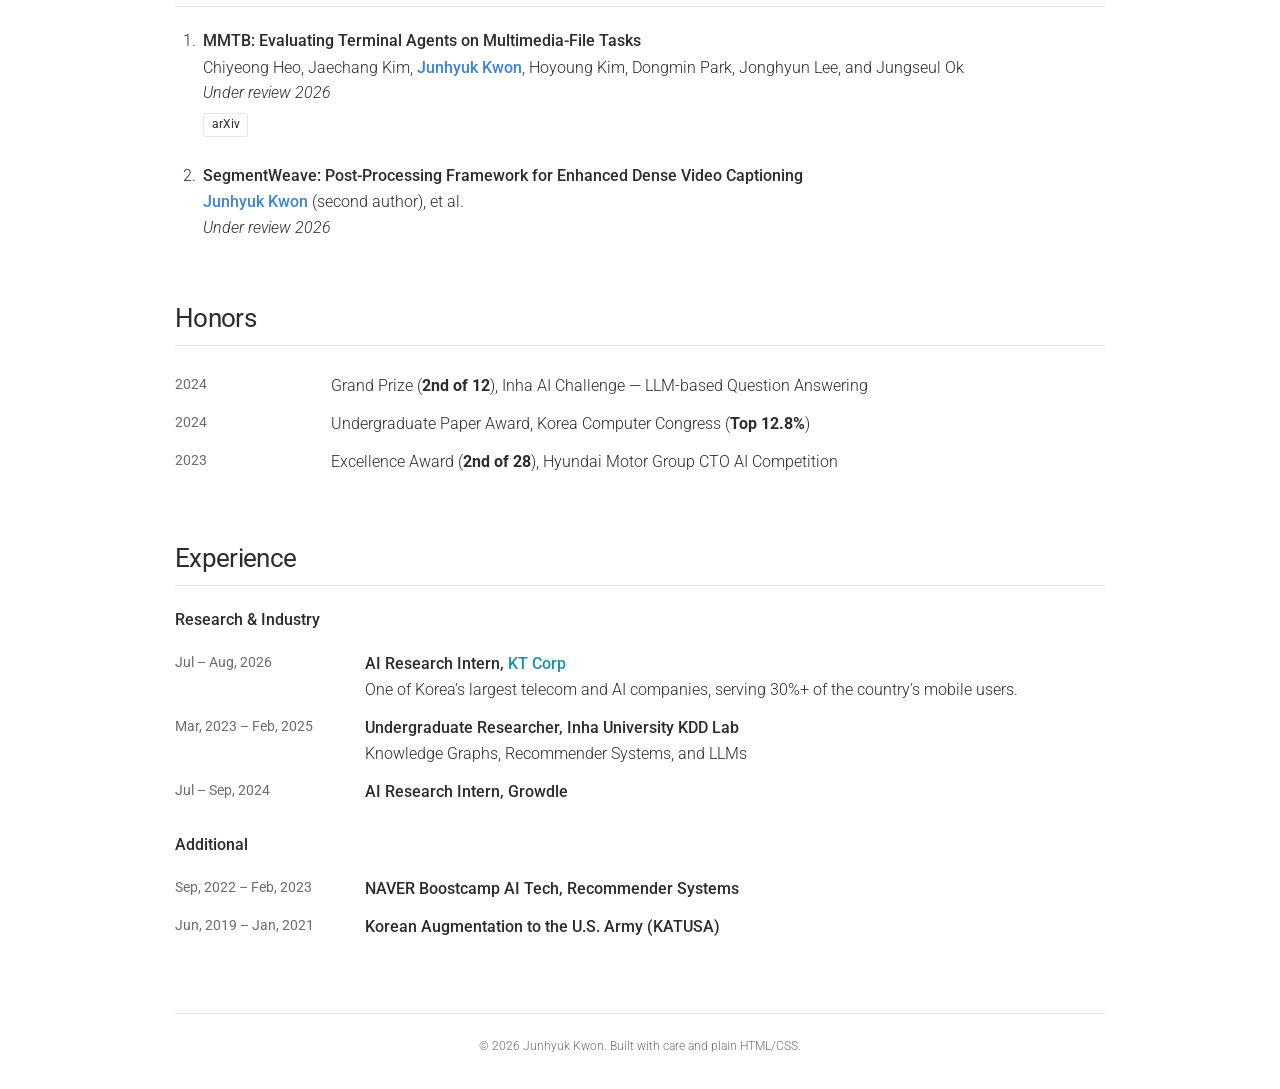
==== commit 2c9f4934: "Add Korean homepage with English-default language switch" ====
--- a/index.html
+++ b/index.html
@@ -11,7 +11,13 @@
     <meta property="og:description" content="AI researcher working on agentic multimodal AI and vision-language reasoning.">
     <meta property="og:image" content="https://tree-jhk.github.io/assets/img/junhyuk_kwon.jpg">
     <meta property="og:url" content="https://tree-jhk.github.io/">
+    <meta property="og:locale" content="en_US">
+    <meta property="og:locale:alternate" content="ko_KR">
     <title>Junhyuk Kwon</title>
+    <link rel="canonical" href="https://tree-jhk.github.io/">
+    <link rel="alternate" hreflang="en" href="https://tree-jhk.github.io/">
+    <link rel="alternate" hreflang="ko" href="https://tree-jhk.github.io/ko/">
+    <link rel="alternate" hreflang="x-default" href="https://tree-jhk.github.io/">
     <link rel="icon" href="assets/img/favicon.svg" type="image/svg+xml">
     <link rel="preconnect" href="https://fonts.googleapis.com">
     <link rel="preconnect" href="https://fonts.gstatic.com" crossorigin>
@@ -43,8 +49,12 @@
       <nav class="nav container" aria-label="Main navigation">
         <a class="brand" href="#about" aria-label="Junhyuk Kwon home"><strong>Junhyuk</strong> Kwon</a>
         <div class="nav-links">
-          <a class="active" href="#about">About</a>
+          <a class="active" href="#about" data-i18n="nav.about">About</a>
           <a href="assets/pdf/CV.pdf" target="_blank" rel="noopener">CV</a>
+          <div class="language-switch" role="group" aria-label="Language">
+            <a class="language-option" href="/" lang="en" hreflang="en" aria-label="English" aria-current="page">EN</a>
+            <a class="language-option" href="/ko/" lang="ko" hreflang="ko" aria-label="한국어">KR</a>
+          </div>
           <button class="theme-toggle" type="button" aria-label="Toggle dark mode" title="Toggle dark mode">
             <svg aria-hidden="true" viewBox="0 0 24 24"><path d="M12 3a9 9 0 1 0 9 9c0-.46-.04-.92-.1-1.36A7 7 0 0 1 13.36 3.1C12.92 3.04 12.46 3 12 3Z"/></svg>
           </button>
@@ -74,7 +84,7 @@
 
         <div class="bio">
           <h1><strong>Junhyuk</strong> Kwon</h1>
-          <p>
+          <p data-i18n="bio.background">
             I am an M.S. student at the
             <a href="https://ai.postech.ac.kr/" target="_blank" rel="noopener">Graduate School of Artificial Intelligence</a>,
             <a href="https://www.postech.ac.kr/eng/" target="_blank" rel="noopener">POSTECH</a>, where I am a member of the
@@ -82,12 +92,12 @@
             advised by Prof. <a href="https://sites.google.com/view/jungseulok" target="_blank" rel="noopener">Jungseul Ok</a>.
             Previously, I received B.S. degrees in Electrical Engineering and Artificial Intelligence from Inha University.
           </p>
-          <p>
+          <p data-i18n="bio.research">
             My research interests lie in <strong>agentic multimodal AI</strong> and <strong>vision-language reasoning</strong>.
             I build interactive and verifiable AI agents that understand ambiguous human requests, reason over visual environments,
             and reliably execute multi-step tasks.
           </p>
-          <p>
+          <p data-i18n="bio.contact">
             If you are interested in my research, please feel free to contact me at
             <a href="mailto:tree.jhk@gmail.com">tree.jhk@gmail.com</a>.
           </p>
@@ -95,25 +105,25 @@
       </section>
 
       <section id="news" class="content-section">
-        <h2>News</h2>
+        <h2 data-i18n="section.news">News</h2>
         <div class="table-wrap">
           <table class="timeline-table">
             <tbody>
               <tr>
                 <th><time datetime="2026-09-24">Sep 24, 2026</time></th>
-                <td><span class="news-icon" aria-hidden="true">🎉</span><a href="https://arxiv.org/abs/2605.06223" target="_blank" rel="noopener">ProCompNav</a> is accepted to <strong>NeurIPS 2026 as an <span class="news-oral">Oral</span> presentation</strong> <span class="selection-rate">(<strong>Top 0.36%</strong> - 112/30,709 submissions)</span>.</td>
+                <td data-i18n="news.procompnav"><span class="news-icon" aria-hidden="true">🎉</span><a href="https://arxiv.org/abs/2605.06223" target="_blank" rel="noopener">ProCompNav</a> is accepted to <strong>NeurIPS 2026 as an <span class="news-oral">Oral</span> presentation</strong> <span class="selection-rate">(<strong>Top 0.36%</strong> - 112/30,709 submissions)</span>.</td>
               </tr>
               <tr>
                 <th><time datetime="2026-08">Aug, 2026</time></th>
-                <td><span class="news-icon" aria-hidden="true">🤖</span>Completed an AI Research Internship at <a href="https://corp.kt.com/eng/html/intro/main.html" target="_blank" rel="noopener">KT Corp</a>.</td>
+                <td data-i18n="news.kt"><span class="news-icon" aria-hidden="true">🤖</span>Completed an AI Research Internship at <a href="https://corp.kt.com/eng/html/intro/main.html" target="_blank" rel="noopener">KT Corp</a>.</td>
               </tr>
               <tr>
                 <th><time datetime="2026-06">Jun, 2026</time></th>
-                <td><span class="news-icon" aria-hidden="true">🎉</span><a href="https://arxiv.org/abs/2601.12781" target="_blank" rel="noopener">VIRO</a> is accepted to <strong>CVPR 2026</strong>.</td>
+                <td data-i18n="news.viro"><span class="news-icon" aria-hidden="true">🎉</span><a href="https://arxiv.org/abs/2601.12781" target="_blank" rel="noopener">VIRO</a> is accepted to <strong>CVPR 2026</strong>.</td>
               </tr>
               <tr>
                 <th><time datetime="2024-04-10">Apr 10, 2024</time></th>
-                <td><span class="news-icon" aria-hidden="true">🎉</span><a href="https://arxiv.org/abs/2501.03598" target="_blank" rel="noopener">RecKG</a> is accepted to <strong>ACM SAC 2024 as an <span class="news-oral">Oral</span> presentation</strong>.</td>
+                <td data-i18n="news.reckg"><span class="news-icon" aria-hidden="true">🎉</span><a href="https://arxiv.org/abs/2501.03598" target="_blank" rel="noopener">RecKG</a> is accepted to <strong>ACM SAC 2024 as an <span class="news-oral">Oral</span> presentation</strong>.</td>
               </tr>
             </tbody>
           </table>
@@ -121,13 +131,13 @@
       </section>
 
       <section id="education" class="content-section">
-        <h2>Education</h2>
+        <h2 data-i18n="section.education">Education</h2>
         <div class="table-wrap">
           <table class="timeline-table education-table">
             <tbody>
               <tr>
                 <th>Mar, 2025 – Feb, 2027</th>
-                <td>
+                <td data-i18n="education.postech">
                   <a href="https://www.postech.ac.kr/eng/" target="_blank" rel="noopener">Pohang University of Science and Technology (POSTECH)</a>, Pohang, South Korea<br>
                   M.S. in Graduate School of Artificial Intelligence<br>
                   Advisor: Prof. <a href="https://sites.google.com/view/jungseulok" target="_blank" rel="noopener">Jungseul Ok</a>
@@ -135,7 +145,7 @@
               </tr>
               <tr>
                 <th>Mar, 2018 – Feb, 2025</th>
-                <td>
+                <td data-i18n="education.inha">
                   <a href="https://www.inha.ac.kr/eng/" target="_blank" rel="noopener">Inha University</a>, Incheon, South Korea<br>
                   B.S. in Electrical Engineering and Artificial Intelligence (Double Major)<br>
                   Undergraduate Research Advisor: Prof. Young-Duk Seo (<a href="https://sites.google.com/view/kdd-lab" target="_blank" rel="noopener">KDD Lab</a>)
@@ -147,7 +157,7 @@
       </section>
 
       <section id="publications" class="content-section publications">
-        <h2>Publications</h2>
+        <h2 data-i18n="section.publications">Publications</h2>
 
         <ol class="publication-list">
           <li>
@@ -156,8 +166,8 @@
             <div class="venue"><em>Neural Information Processing Systems (NeurIPS)</em>, 2026 <span class="highlight">Oral</span> <span class="selection-rate">(<strong>Top 0.36%</strong> - 112/30,709 submissions)</span></div>
             <div class="paper-links">
               <a href="https://arxiv.org/abs/2605.06223" target="_blank" rel="noopener">arXiv</a>
-              <a href="https://github.com/tree-jhk/procompnav" target="_blank" rel="noopener">Code</a>
-              <a href="https://tree-jhk.github.io/procompnav/" target="_blank" rel="noopener">Project Page</a>
+              <a href="https://github.com/tree-jhk/procompnav" target="_blank" rel="noopener" data-i18n="link.code">Code</a>
+              <a href="https://tree-jhk.github.io/procompnav/" target="_blank" rel="noopener" data-i18n="link.project">Project Page</a>
             </div>
           </li>
           <li>
@@ -166,7 +176,7 @@
             <div class="venue"><em>Computer Vision and Pattern Recognition (CVPR)</em>, 2026</div>
             <div class="paper-links">
               <a href="https://arxiv.org/abs/2601.12781" target="_blank" rel="noopener">arXiv</a>
-              <a href="https://github.com/ml-postech/VIRO-neuro-symbolic-reasoning-with-verification" target="_blank" rel="noopener">Code</a>
+              <a href="https://github.com/ml-postech/VIRO-neuro-symbolic-reasoning-with-verification" target="_blank" rel="noopener" data-i18n="link.code">Code</a>
             </div>
           </li>
           <li>
@@ -175,79 +185,79 @@
             <div class="venue"><em>ACM/SIGAPP Symposium on Applied Computing (SAC)</em>, 2024 <span class="highlight">Oral</span></div>
             <div class="paper-links">
               <a href="https://arxiv.org/abs/2501.03598" target="_blank" rel="noopener">arXiv</a>
-              <a href="https://github.com/tree-jhk/RecKG" target="_blank" rel="noopener">Code</a>
+              <a href="https://github.com/tree-jhk/RecKG" target="_blank" rel="noopener" data-i18n="link.code">Code</a>
             </div>
           </li>
         </ol>
       </section>
 
       <section id="preprint" class="content-section publications">
-        <h2>Preprint</h2>
+        <h2 data-i18n="section.preprint">Preprint</h2>
         <ol class="publication-list">
           <li>
             <div class="paper-title">MMTB: Evaluating Terminal Agents on Multimedia-File Tasks</div>
             <div class="authors">Chiyeong Heo, Jaechang Kim, <strong>Junhyuk Kwon</strong>, Hoyoung Kim, Dongmin Park, Jonghyun Lee, and Jungseul Ok</div>
-            <div class="venue"><em>Under review 2026</em></div>
+            <div class="venue" data-i18n="paper.underReview"><em>Under review 2026</em></div>
             <div class="paper-links">
               <a href="https://arxiv.org/abs/2605.10966" target="_blank" rel="noopener">arXiv</a>
             </div>
           </li>
           <li>
             <div class="paper-title">SegmentWeave: Post-Processing Framework for Enhanced Dense Video Captioning</div>
-            <div class="authors"><strong>Junhyuk Kwon</strong> (second author), et al.</div>
-            <div class="venue"><em>Under review 2026</em></div>
+            <div class="authors" data-i18n="paper.segmentweaveAuthors"><strong>Junhyuk Kwon</strong> (second author), et al.</div>
+            <div class="venue" data-i18n="paper.underReview"><em>Under review 2026</em></div>
           </li>
         </ol>
       </section>
 
       <section id="honors" class="content-section">
-        <h2>Honors</h2>
+        <h2 data-i18n="section.honors">Honors</h2>
         <div class="table-wrap">
           <table class="timeline-table">
             <tbody>
-              <tr><th>2024</th><td>Grand Prize (<strong>2nd of 12</strong>), Inha AI Challenge — LLM-based Question Answering</td></tr>
-              <tr><th>2024</th><td>Undergraduate Paper Award, Korea Computer Congress (<strong>Top 12.8%</strong>)</td></tr>
-              <tr><th>2023</th><td>Excellence Award (<strong>2nd of 28</strong>), Hyundai Motor Group CTO AI Competition</td></tr>
+              <tr><th>2024</th><td data-i18n="honors.inha">Grand Prize (<strong>2nd of 12</strong>), Inha AI Challenge — LLM-based Question Answering</td></tr>
+              <tr><th>2024</th><td data-i18n="honors.kcc">Undergraduate Paper Award, Korea Computer Congress (<strong>Top 12.8%</strong>)</td></tr>
+              <tr><th>2023</th><td data-i18n="honors.hyundai">Excellence Award (<strong>2nd of 28</strong>), Hyundai Motor Group CTO AI Competition</td></tr>
             </tbody>
           </table>
         </div>
       </section>
 
       <section id="experience" class="content-section">
-        <h2>Experience</h2>
+        <h2 data-i18n="section.experience">Experience</h2>
         <div class="experience-group">
-          <h3>Research &amp; Industry</h3>
+          <h3 data-i18n="experience.research">Research &amp; Industry</h3>
           <div class="table-wrap">
             <table class="timeline-table experience-table">
               <tbody>
                 <tr>
                   <th>Jul – Aug, 2026</th>
-                  <td><strong>AI Research Intern, <a href="https://corp.kt.com/eng/html/intro/main.html" target="_blank" rel="noopener">KT Corp</a></strong><br>One of Korea’s largest telecom and AI companies, serving 30%+ of the country’s mobile users.</td>
+                  <td data-i18n="experience.kt"><strong>AI Research Intern, <a href="https://corp.kt.com/eng/html/intro/main.html" target="_blank" rel="noopener">KT Corp</a></strong><br>One of Korea’s largest telecom and AI companies, serving 30%+ of the country’s mobile users.</td>
                 </tr>
                 <tr>
                   <th>Mar, 2023 – Feb, 2025</th>
-                  <td><strong>Undergraduate Researcher, Inha University KDD Lab</strong><br>Knowledge Graphs, Recommender Systems, and LLMs</td>
+                  <td data-i18n="experience.inha"><strong>Undergraduate Researcher, Inha University KDD Lab</strong><br>Knowledge Graphs, Recommender Systems, and LLMs</td>
                 </tr>
                 <tr>
                   <th>Jul – Sep, 2024</th>
-                  <td><strong>AI Research Intern, Growdle</strong></td>
+                  <td data-i18n="experience.growdle"><strong>AI Research Intern, Growdle</strong></td>
                 </tr>
               </tbody>
             </table>
           </div>
         </div>
         <div class="experience-group">
-          <h3>Additional</h3>
+          <h3 data-i18n="experience.additional">Additional</h3>
           <div class="table-wrap">
             <table class="timeline-table experience-table">
               <tbody>
                 <tr>
                   <th>Sep, 2022 – Feb, 2023</th>
-                  <td><strong>NAVER Boostcamp AI Tech, Recommender Systems</strong></td>
+                  <td data-i18n="experience.boostcamp"><strong>NAVER Boostcamp AI Tech, Recommender Systems</strong></td>
                 </tr>
                 <tr>
                   <th>Jun, 2019 – Jan, 2021</th>
-                  <td><strong>Korean Augmentation to the U.S. Army (KATUSA)</strong></td>
+                  <td data-i18n="experience.katusa"><strong>Korean Augmentation to the U.S. Army (KATUSA)</strong></td>
                 </tr>
               </tbody>
             </table>
@@ -257,7 +267,7 @@
     </main>
 
     <footer class="container">
-      <p>© <span id="year">2026</span> Junhyuk Kwon. Built with care and plain HTML/CSS.</p>
+      <p data-i18n="footer">© <span id="year">2026</span> Junhyuk Kwon. Built with care and plain HTML/CSS.</p>
     </footer>
     <script src="assets/js/main.js"></script>
   </body>
--- a/assets/css/main.css
+++ b/assets/css/main.css
@@ -38,7 +38,7 @@
   overflow-x: hidden;
   background: var(--bg);
   color: var(--text);
-  font-family: "Roboto", -apple-system, BlinkMacSystemFont, "Segoe UI", sans-serif;
+  font-family: "Roboto", -apple-system, BlinkMacSystemFont, "Segoe UI", "Apple SD Gothic Neo", "Malgun Gothic", sans-serif;
   font-size: 1rem;
   font-weight: 300;
   line-height: 1.62;
@@ -118,6 +118,45 @@
   content: "";
 }
 
+.language-switch {
+  display: flex;
+  gap: 0.12rem;
+  padding: 0.15rem;
+  border: 1px solid var(--line);
+  border-radius: 6px;
+}
+
+.language-option {
+  display: grid;
+  min-width: 2rem;
+  min-height: 1.8rem;
+  padding: 0.15rem 0.3rem;
+  border-radius: 3px;
+  color: var(--muted);
+  font-size: 0.75rem;
+  font-weight: 500;
+  line-height: 1;
+  place-items: center;
+}
+
+.language-option:hover {
+  color: var(--accent-dark);
+  text-decoration: none;
+}
+
+.language-option[aria-current="page"] {
+  background: var(--surface);
+  color: var(--accent-dark);
+}
+
+.language-option:focus-visible,
+.theme-toggle:focus-visible {
+  outline: 2px solid var(--accent);
+  outline-offset: 3px;
+}
+
+html:lang(ko) .bio p { word-break: keep-all; }
+
 .theme-toggle {
   display: grid;
   width: 2rem;
@@ -337,7 +376,7 @@
 
 @media (max-width: 470px) {
   .brand { font-size: 1rem; }
-  .nav-links { gap: 1rem; }
+  .nav-links { gap: 0.65rem; }
   .nav-links > a { font-size: 0.85rem; }
   .nav-links > a.active::after { bottom: -1.2rem; }
 
@@ -351,6 +390,12 @@
   .timeline-table th { margin-bottom: 0.12rem; }
 }
 
+@media (max-width: 359px) {
+  .nav-links { gap: 0.35rem; }
+  .brand { font-size: 0.9rem; }
+  .language-option { min-width: 1.7rem; }
+}
+
 @media (prefers-reduced-motion: reduce) {
   html { scroll-behavior: auto; }
   * { transition: none !important; }
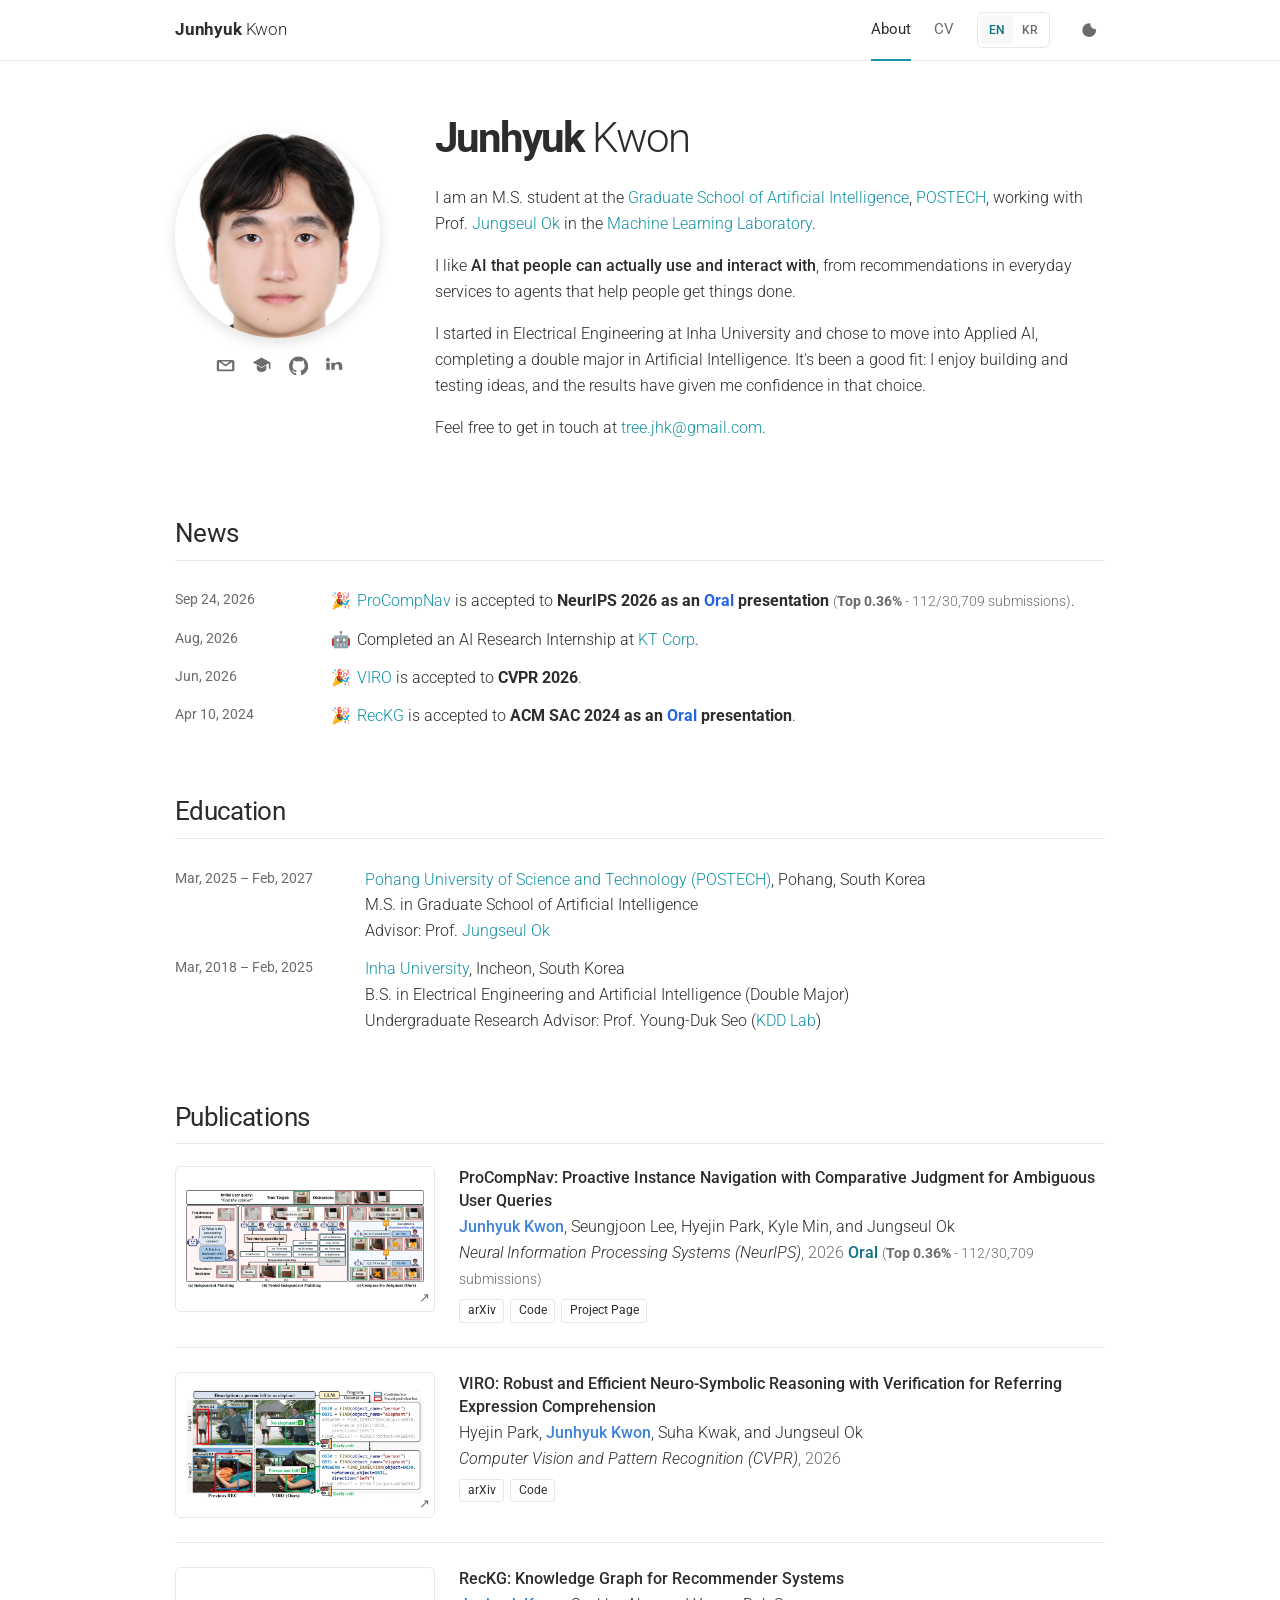
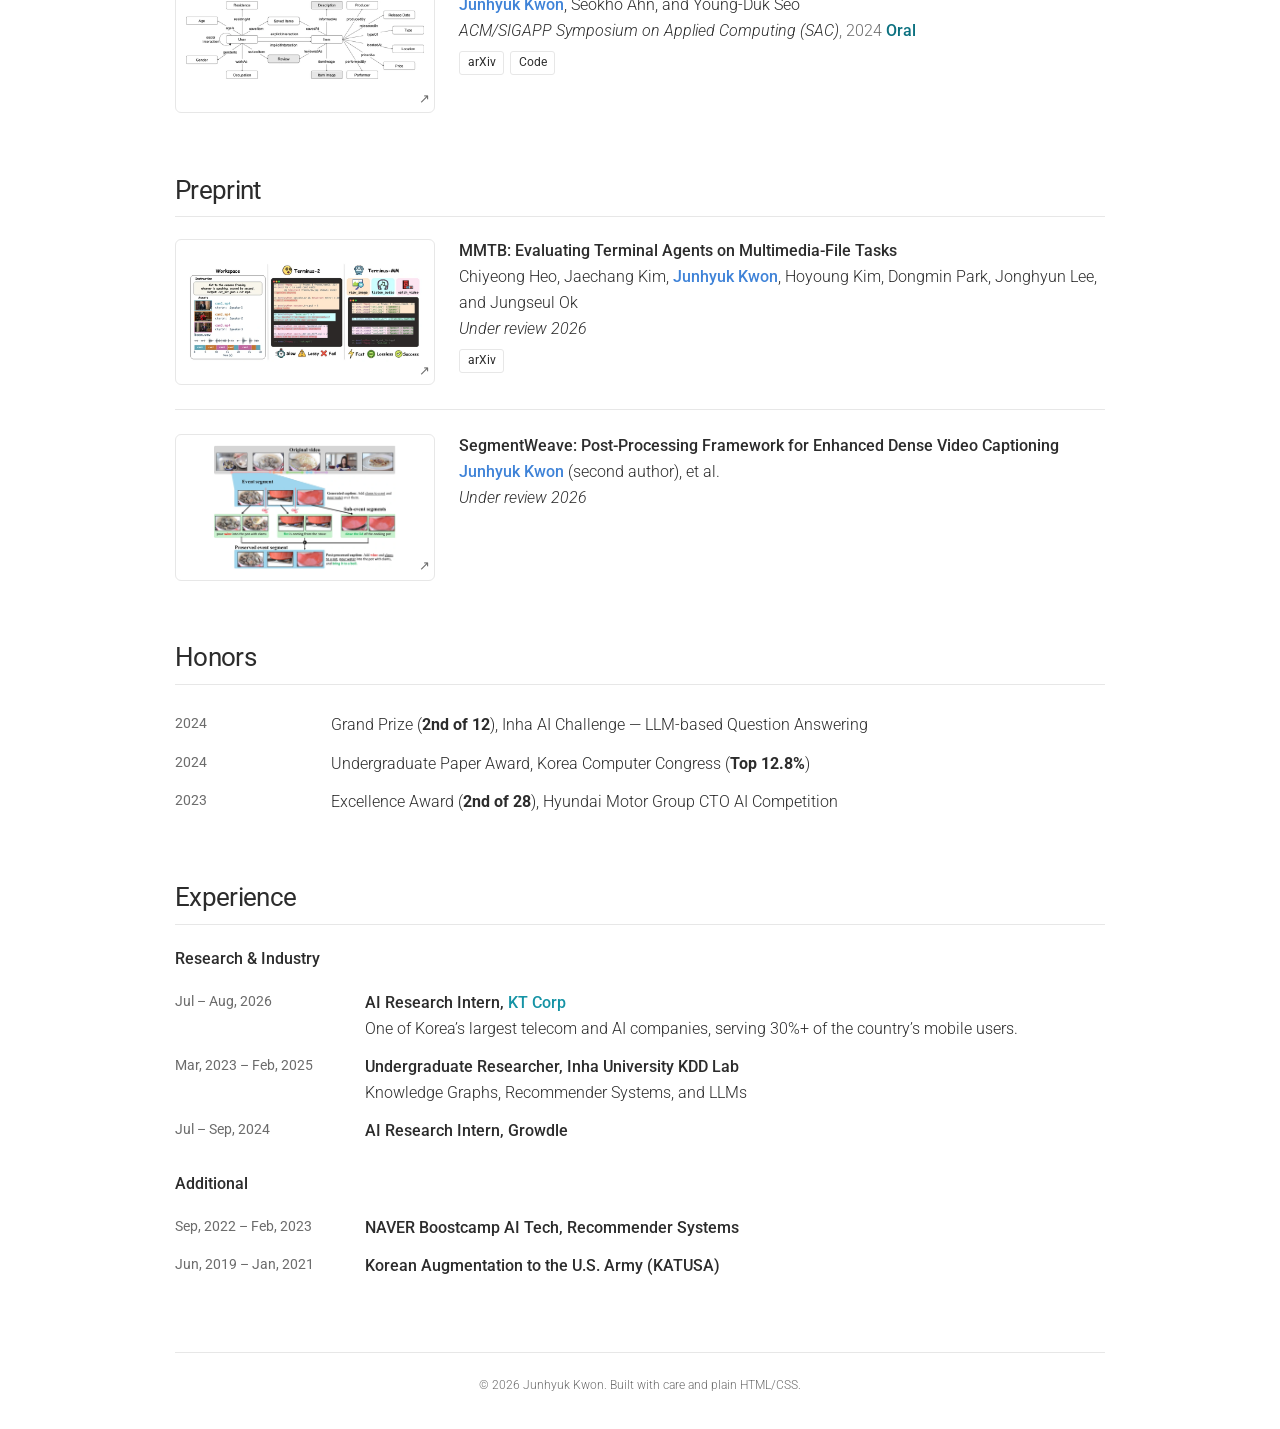
==== commit 1639d0d1: "Personalize homepage bio and illustrate all five papers" ====
--- a/index.html
+++ b/index.html
@@ -4,11 +4,11 @@
     <meta charset="utf-8">
     <meta name="viewport" content="width=device-width, initial-scale=1">
     <meta name="theme-color" content="#ffffff">
-    <meta name="description" content="Junhyuk Kwon is an AI researcher working on agentic multimodal AI and vision-language reasoning.">
+    <meta name="description" content="Junhyuk Kwon works on AI that people can use and interact with, from recommender systems to multimodal agents.">
     <meta name="author" content="Junhyuk Kwon">
     <meta property="og:type" content="website">
     <meta property="og:title" content="Junhyuk Kwon">
-    <meta property="og:description" content="AI researcher working on agentic multimodal AI and vision-language reasoning.">
+    <meta property="og:description" content="AI that people can use and interact with, from recommender systems to multimodal agents.">
     <meta property="og:image" content="https://tree-jhk.github.io/assets/img/junhyuk_kwon.jpg">
     <meta property="og:url" content="https://tree-jhk.github.io/">
     <meta property="og:locale" content="en_US">
@@ -87,18 +87,21 @@
           <p data-i18n="bio.background">
             I am an M.S. student at the
             <a href="https://ai.postech.ac.kr/" target="_blank" rel="noopener">Graduate School of Artificial Intelligence</a>,
-            <a href="https://www.postech.ac.kr/eng/" target="_blank" rel="noopener">POSTECH</a>, where I am a member of the
-            <a href="https://ml.postech.ac.kr/" target="_blank" rel="noopener">Machine Learning Laboratory</a>
-            advised by Prof. <a href="https://sites.google.com/view/jungseulok" target="_blank" rel="noopener">Jungseul Ok</a>.
-            Previously, I received B.S. degrees in Electrical Engineering and Artificial Intelligence from Inha University.
+            <a href="https://www.postech.ac.kr/eng/" target="_blank" rel="noopener">POSTECH</a>, working with
+            Prof. <a href="https://sites.google.com/view/jungseulok" target="_blank" rel="noopener">Jungseul Ok</a> in the
+            <a href="https://ml.postech.ac.kr/" target="_blank" rel="noopener">Machine Learning Laboratory</a>.
           </p>
           <p data-i18n="bio.research">
-            My research interests lie in <strong>agentic multimodal AI</strong> and <strong>vision-language reasoning</strong>.
-            I build interactive and verifiable AI agents that understand ambiguous human requests, reason over visual environments,
-            and reliably execute multi-step tasks.
+            I like <strong>AI that people can actually use and interact with</strong>, from recommendations
+            in everyday services to agents that help people get things done.
+          </p>
+          <p data-i18n="bio.journey">
+            I started in Electrical Engineering at Inha University and chose to move into Applied AI,
+            completing a double major in Artificial Intelligence. It's been a good fit:
+            I enjoy building and testing ideas, and the results have given me confidence in that choice.
           </p>
           <p data-i18n="bio.contact">
-            If you are interested in my research, please feel free to contact me at
+            Feel free to get in touch at
             <a href="mailto:tree.jhk@gmail.com">tree.jhk@gmail.com</a>.
           </p>
         </div>
@@ -160,32 +163,47 @@
         <h2 data-i18n="section.publications">Publications</h2>
 
         <ol class="publication-list">
-          <li>
-            <div class="paper-title">ProCompNav: Proactive Instance Navigation with Comparative Judgment for Ambiguous User Queries</div>
-            <div class="authors"><strong>Junhyuk Kwon</strong>, Seungjoon Lee, Hyejin Park, Kyle Min, and Jungseul Ok</div>
-            <div class="venue"><em>Neural Information Processing Systems (NeurIPS)</em>, 2026 <span class="highlight">Oral</span> <span class="selection-rate">(<strong>Top 0.36%</strong> - 112/30,709 submissions)</span></div>
-            <div class="paper-links">
-              <a href="https://arxiv.org/abs/2605.06223" target="_blank" rel="noopener">arXiv</a>
-              <a href="https://github.com/tree-jhk/procompnav" target="_blank" rel="noopener" data-i18n="link.code">Code</a>
-              <a href="https://tree-jhk.github.io/procompnav/" target="_blank" rel="noopener" data-i18n="link.project">Project Page</a>
-            </div>
-          </li>
-          <li>
-            <div class="paper-title">VIRO: Robust and Efficient Neuro-Symbolic Reasoning with Verification for Referring Expression Comprehension</div>
-            <div class="authors">Hyejin Park, <strong>Junhyuk Kwon</strong>, Suha Kwak, and Jungseul Ok</div>
-            <div class="venue"><em>Computer Vision and Pattern Recognition (CVPR)</em>, 2026</div>
-            <div class="paper-links">
-              <a href="https://arxiv.org/abs/2601.12781" target="_blank" rel="noopener">arXiv</a>
-              <a href="https://github.com/ml-postech/VIRO-neuro-symbolic-reasoning-with-verification" target="_blank" rel="noopener" data-i18n="link.code">Code</a>
-            </div>
-          </li>
-          <li>
-            <div class="paper-title">RecKG: Knowledge Graph for Recommender Systems</div>
-            <div class="authors"><strong>Junhyuk Kwon</strong>, Seokho Ahn, and Young-Duk Seo</div>
-            <div class="venue"><em>ACM/SIGAPP Symposium on Applied Computing (SAC)</em>, 2024 <span class="highlight">Oral</span></div>
-            <div class="paper-links">
-              <a href="https://arxiv.org/abs/2501.03598" target="_blank" rel="noopener">arXiv</a>
-              <a href="https://github.com/tree-jhk/RecKG" target="_blank" rel="noopener" data-i18n="link.code">Code</a>
+          <li class="publication-card">
+            <a class="paper-figure" href="assets/img/papers/procompnav-figure1.png" target="_blank" rel="noopener" aria-label="View ProCompNav Figure 1 at full size">
+              <img src="assets/img/papers/procompnav-figure1.webp" alt="ProCompNav Figure 1: comparing independent matching with comparative questions to identify the intended target." width="800" height="330" loading="lazy" decoding="async">
+            </a>
+            <div class="paper-details">
+              <div class="paper-title">ProCompNav: Proactive Instance Navigation with Comparative Judgment for Ambiguous User Queries</div>
+              <div class="authors"><strong>Junhyuk Kwon</strong>, Seungjoon Lee, Hyejin Park, Kyle Min, and Jungseul Ok</div>
+              <div class="venue"><em>Neural Information Processing Systems (NeurIPS)</em>, 2026 <span class="highlight">Oral</span> <span class="selection-rate">(<strong>Top 0.36%</strong> - 112/30,709 submissions)</span></div>
+              <div class="paper-links">
+                <a href="https://arxiv.org/abs/2605.06223" target="_blank" rel="noopener">arXiv</a>
+                <a href="https://github.com/tree-jhk/procompnav" target="_blank" rel="noopener" data-i18n="link.code">Code</a>
+                <a href="https://tree-jhk.github.io/procompnav/" target="_blank" rel="noopener" data-i18n="link.project">Project Page</a>
+              </div>
+            </div>
+          </li>
+          <li class="publication-card">
+            <a class="paper-figure" href="assets/img/papers/viro-figure1.png" target="_blank" rel="noopener" aria-label="View VIRO Figure 1 at full size">
+              <img src="assets/img/papers/viro-figure1.webp" alt="VIRO Figure 1: verifying intermediate reasoning steps prevents false predictions when the target is absent." width="800" height="365" loading="lazy" decoding="async">
+            </a>
+            <div class="paper-details">
+              <div class="paper-title">VIRO: Robust and Efficient Neuro-Symbolic Reasoning with Verification for Referring Expression Comprehension</div>
+              <div class="authors">Hyejin Park, <strong>Junhyuk Kwon</strong>, Suha Kwak, and Jungseul Ok</div>
+              <div class="venue"><em>Computer Vision and Pattern Recognition (CVPR)</em>, 2026</div>
+              <div class="paper-links">
+                <a href="https://arxiv.org/abs/2601.12781" target="_blank" rel="noopener">arXiv</a>
+                <a href="https://github.com/ml-postech/VIRO-neuro-symbolic-reasoning-with-verification" target="_blank" rel="noopener" data-i18n="link.code">Code</a>
+              </div>
+            </div>
+          </li>
+          <li class="publication-card">
+            <a class="paper-figure" href="assets/img/papers/reckg-figure1.png" target="_blank" rel="noopener" aria-label="View RecKG Figure 1 at full size">
+              <img src="assets/img/papers/reckg-figure1.webp" alt="RecKG Figure 1: a knowledge graph linking users, items, attributes, and their interactions." width="800" height="260" loading="lazy" decoding="async">
+            </a>
+            <div class="paper-details">
+              <div class="paper-title">RecKG: Knowledge Graph for Recommender Systems</div>
+              <div class="authors"><strong>Junhyuk Kwon</strong>, Seokho Ahn, and Young-Duk Seo</div>
+              <div class="venue"><em>ACM/SIGAPP Symposium on Applied Computing (SAC)</em>, 2024 <span class="highlight">Oral</span></div>
+              <div class="paper-links">
+                <a href="https://arxiv.org/abs/2501.03598" target="_blank" rel="noopener">arXiv</a>
+                <a href="https://github.com/tree-jhk/RecKG" target="_blank" rel="noopener" data-i18n="link.code">Code</a>
+              </div>
             </div>
           </li>
         </ol>
@@ -194,18 +212,28 @@
       <section id="preprint" class="content-section publications">
         <h2 data-i18n="section.preprint">Preprint</h2>
         <ol class="publication-list">
-          <li>
-            <div class="paper-title">MMTB: Evaluating Terminal Agents on Multimedia-File Tasks</div>
-            <div class="authors">Chiyeong Heo, Jaechang Kim, <strong>Junhyuk Kwon</strong>, Hoyoung Kim, Dongmin Park, Jonghyun Lee, and Jungseul Ok</div>
-            <div class="venue" data-i18n="paper.underReview"><em>Under review 2026</em></div>
-            <div class="paper-links">
-              <a href="https://arxiv.org/abs/2605.10966" target="_blank" rel="noopener">arXiv</a>
-            </div>
-          </li>
-          <li>
-            <div class="paper-title">SegmentWeave: Post-Processing Framework for Enhanced Dense Video Captioning</div>
-            <div class="authors" data-i18n="paper.segmentweaveAuthors"><strong>Junhyuk Kwon</strong> (second author), et al.</div>
-            <div class="venue" data-i18n="paper.underReview"><em>Under review 2026</em></div>
+          <li class="publication-card">
+            <a class="paper-figure" href="assets/img/papers/mmtb-figure1.png" target="_blank" rel="noopener" aria-label="View MMTB Figure 1 at full size">
+              <img src="assets/img/papers/mmtb-figure1.webp" alt="MMTB Figure 1: multimedia terminal agents combine evidence from video and audio files to produce an edited artifact." width="800" height="334" loading="lazy" decoding="async">
+            </a>
+            <div class="paper-details">
+              <div class="paper-title">MMTB: Evaluating Terminal Agents on Multimedia-File Tasks</div>
+              <div class="authors">Chiyeong Heo, Jaechang Kim, <strong>Junhyuk Kwon</strong>, Hoyoung Kim, Dongmin Park, Jonghyun Lee, and Jungseul Ok</div>
+              <div class="venue" data-i18n="paper.underReview"><em>Under review 2026</em></div>
+              <div class="paper-links">
+                <a href="https://arxiv.org/abs/2605.10966" target="_blank" rel="noopener">arXiv</a>
+              </div>
+            </div>
+          </li>
+          <li class="publication-card">
+            <a class="paper-figure" href="assets/img/papers/segmentweave-figure1.png" target="_blank" rel="noopener" aria-label="View SegmentWeave Figure 1 at full size">
+              <img src="assets/img/papers/segmentweave-figure1.webp" alt="SegmentWeave Figure 1: sub-event captions recover visual details missed by the original dense video caption." width="800" height="541" loading="lazy" decoding="async">
+            </a>
+            <div class="paper-details">
+              <div class="paper-title">SegmentWeave: Post-Processing Framework for Enhanced Dense Video Captioning</div>
+              <div class="authors" data-i18n="paper.segmentweaveAuthors"><strong>Junhyuk Kwon</strong> (second author), et al.</div>
+              <div class="venue" data-i18n="paper.underReview"><em>Under review 2026</em></div>
+            </div>
           </li>
         </ol>
       </section>
--- a/assets/css/main.css
+++ b/assets/css/main.css
@@ -288,13 +288,61 @@
 
 .publication-list {
   margin: 0;
-  padding-left: 1.55rem;
+  padding: 0;
+  list-style: none;
 }
 
 .publication-list li {
-  margin: 0 0 1.65rem;
-  padding-left: 0.2rem;
-}
+  margin: 0;
+  padding: 1.5rem 0;
+  border-bottom: 1px solid var(--line);
+}
+
+.publication-list li:first-child { padding-top: 0; }
+.publication-list li:last-child { padding-bottom: 0; border-bottom: 0; }
+
+.publication-card {
+  display: grid;
+  grid-template-columns: 260px minmax(0, 1fr);
+  align-items: start;
+  gap: 1.5rem;
+}
+
+.paper-details { min-width: 0; }
+
+.paper-figure {
+  position: relative;
+  display: grid;
+  width: 100%;
+  aspect-ratio: 16 / 9;
+  padding: 0.6rem;
+  overflow: hidden;
+  border: 1px solid var(--line);
+  border-radius: 6px;
+  background: #ffffff;
+  cursor: zoom-in;
+  place-items: center;
+}
+
+.paper-figure img {
+  display: block;
+  width: 100%;
+  height: 100%;
+  min-height: 0;
+  object-fit: contain;
+}
+
+.paper-figure::after {
+  position: absolute;
+  right: 0.25rem;
+  bottom: 0.15rem;
+  color: #6c6c6c;
+  font-size: 0.8rem;
+  content: "↗";
+}
+
+.paper-figure:hover { border-color: var(--accent); }
+.paper-figure:focus-visible { outline: 2px solid var(--accent); outline-offset: 3px; }
 
 .paper-title {
   font-weight: 500;
@@ -372,6 +420,9 @@
   .timeline-table th { width: 120px; white-space: normal; }
   .education-table th,
   .experience-table th { width: 145px; }
+  .publication-card { grid-template-columns: minmax(0, 1fr); gap: 0.85rem; }
+  .paper-figure { aspect-ratio: auto; }
+  .paper-figure img { height: auto; max-height: 280px; }
 }
 
 @media (max-width: 470px) {
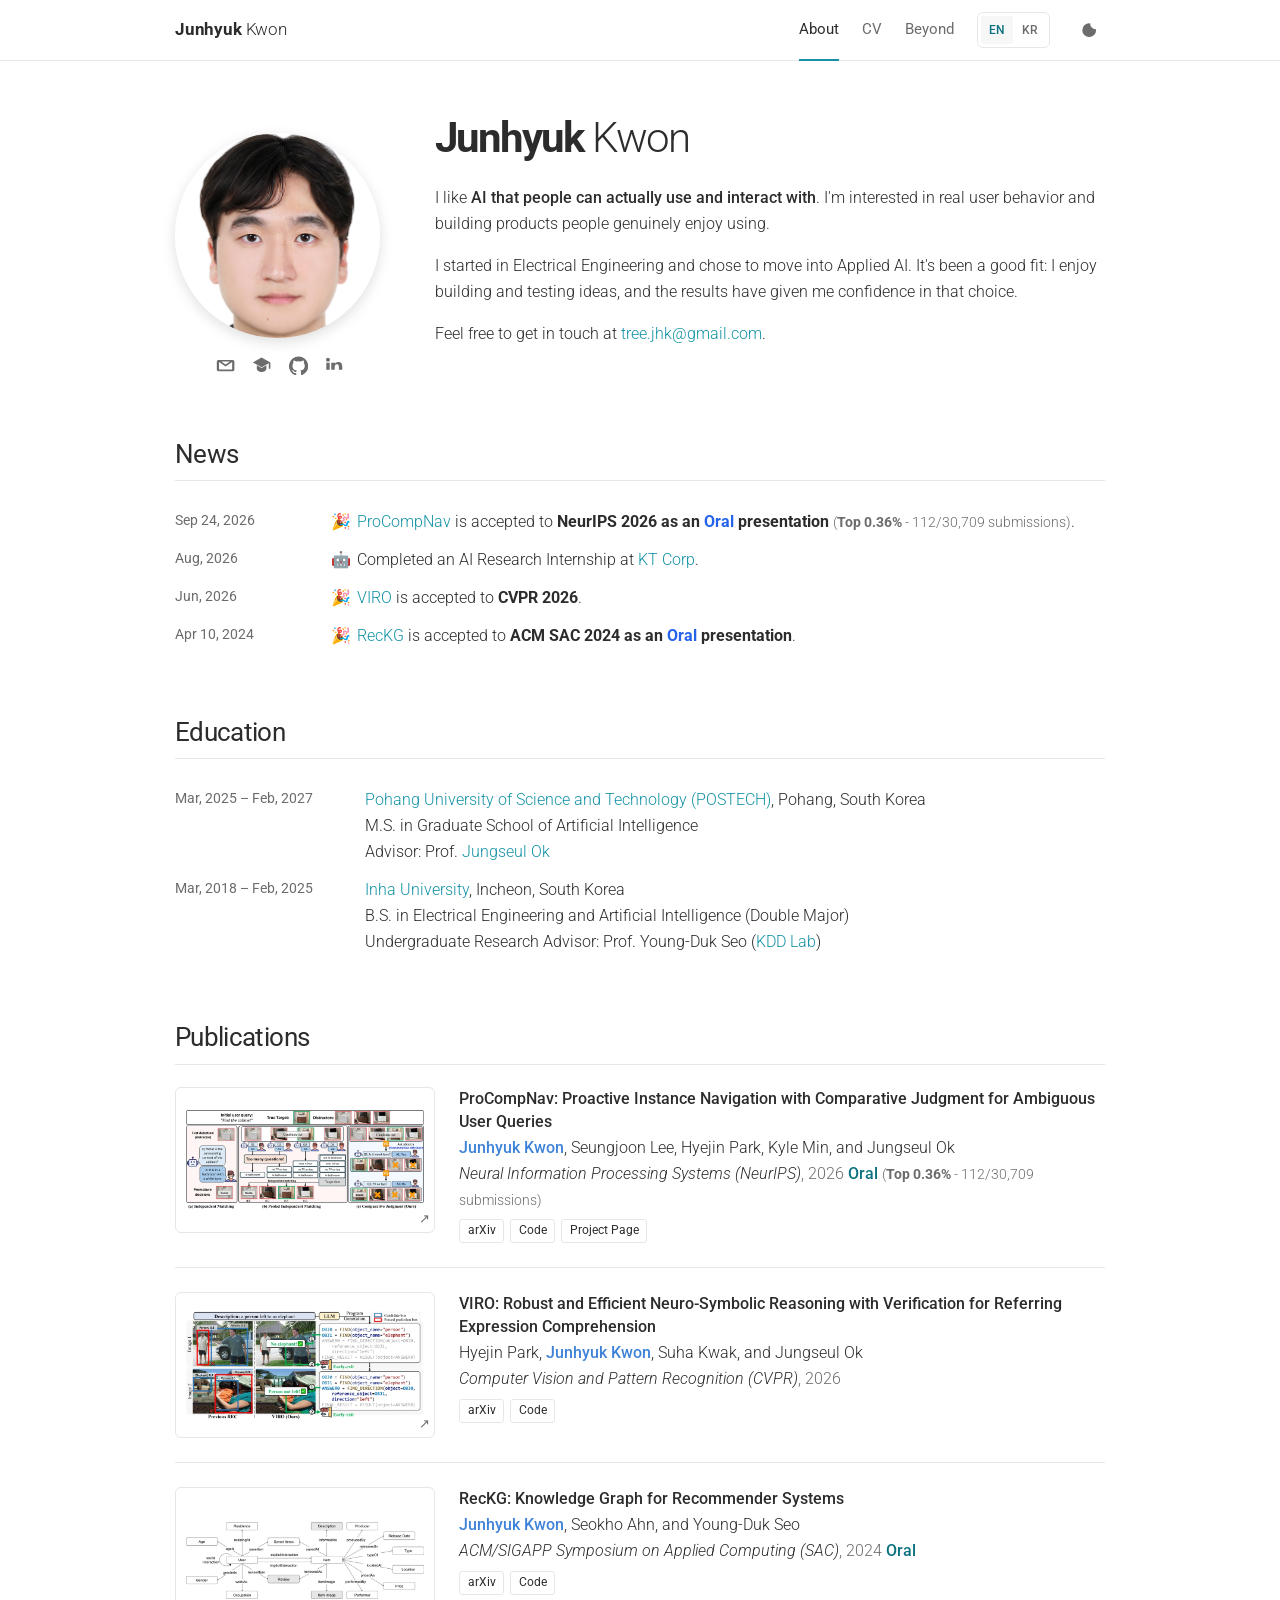
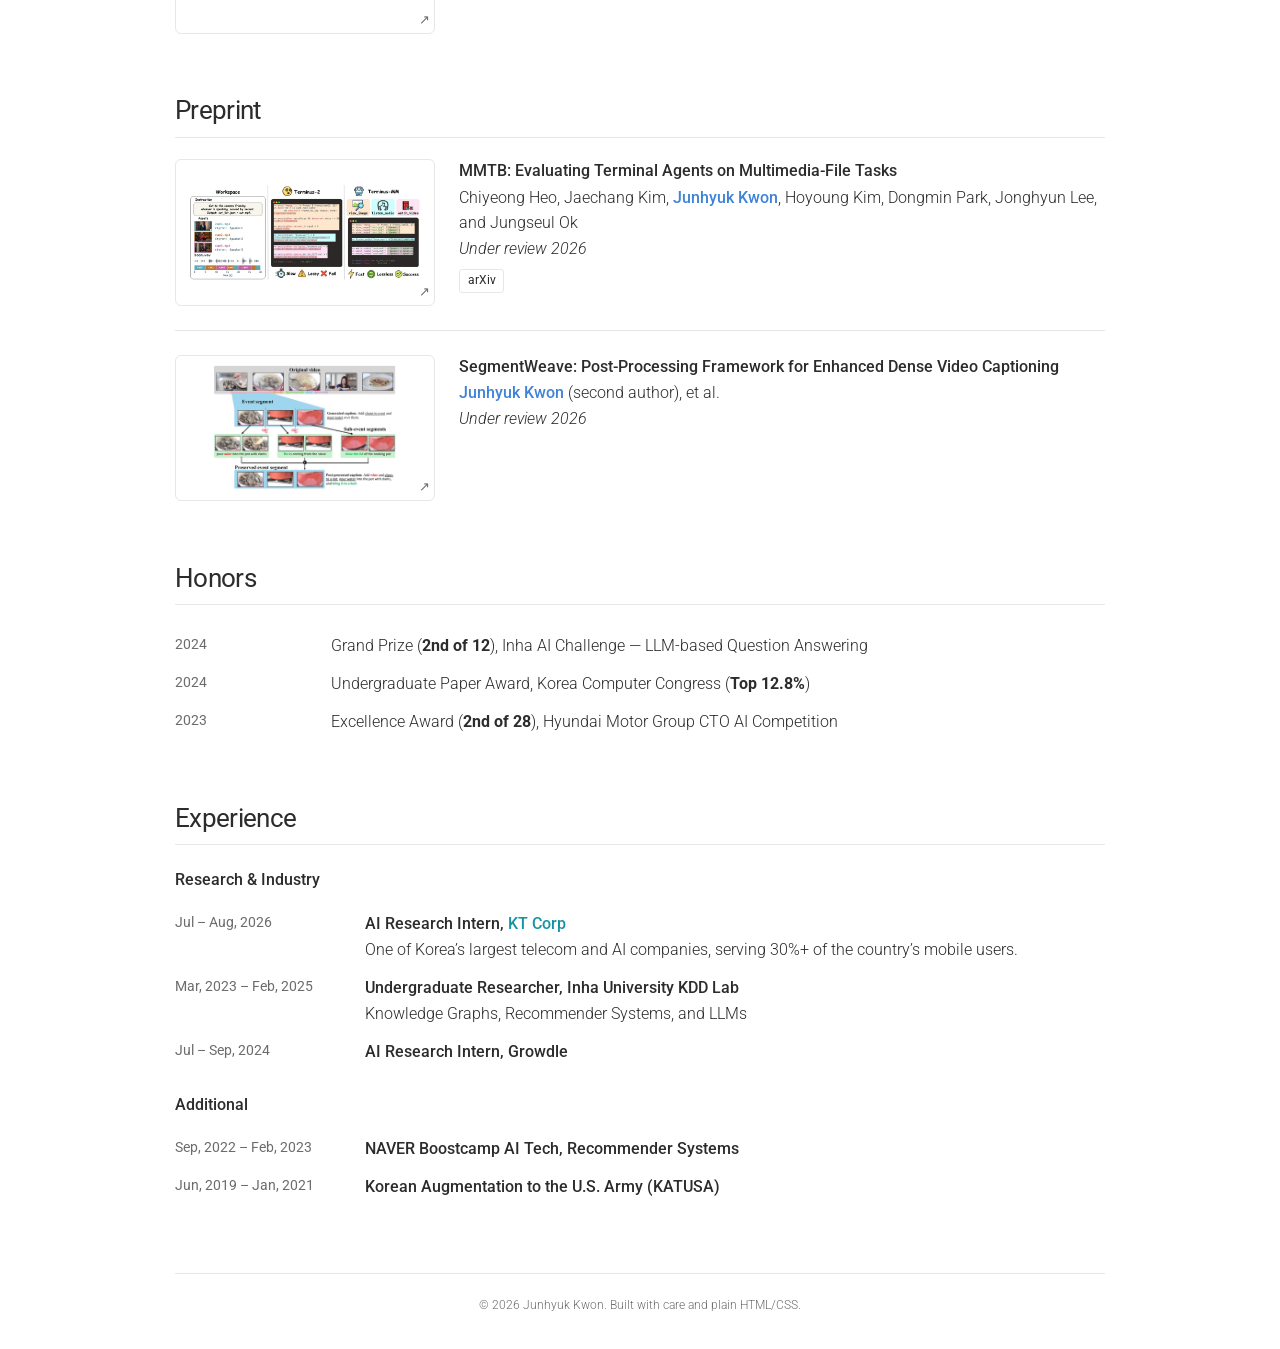
==== commit 323a772c: "Separate personal interests into bilingual Beyond page" ====
--- a/index.html
+++ b/index.html
@@ -49,8 +49,9 @@
       <nav class="nav container" aria-label="Main navigation">
         <a class="brand" href="#about" aria-label="Junhyuk Kwon home"><strong>Junhyuk</strong> Kwon</a>
         <div class="nav-links">
-          <a class="active" href="#about" data-i18n="nav.about">About</a>
+          <a class="active" href="#about" data-i18n="nav.about" aria-current="page">About</a>
           <a href="assets/pdf/CV.pdf" target="_blank" rel="noopener">CV</a>
+          <a href="/beyond/" data-nav="beyond" data-i18n="nav.beyond">Beyond</a>
           <div class="language-switch" role="group" aria-label="Language">
             <a class="language-option" href="/" lang="en" hreflang="en" aria-label="English" aria-current="page">EN</a>
             <a class="language-option" href="/ko/" lang="ko" hreflang="ko" aria-label="한국어">KR</a>
@@ -84,20 +85,12 @@
 
         <div class="bio">
           <h1><strong>Junhyuk</strong> Kwon</h1>
-          <p data-i18n="bio.background">
-            I am an M.S. student at the
-            <a href="https://ai.postech.ac.kr/" target="_blank" rel="noopener">Graduate School of Artificial Intelligence</a>,
-            <a href="https://www.postech.ac.kr/eng/" target="_blank" rel="noopener">POSTECH</a>, working with
-            Prof. <a href="https://sites.google.com/view/jungseulok" target="_blank" rel="noopener">Jungseul Ok</a> in the
-            <a href="https://ml.postech.ac.kr/" target="_blank" rel="noopener">Machine Learning Laboratory</a>.
-          </p>
           <p data-i18n="bio.research">
-            I like <strong>AI that people can actually use and interact with</strong>, from recommendations
-            in everyday services to agents that help people get things done.
+            I like <strong>AI that people can actually use and interact with</strong>.
+            I'm interested in real user behavior and building products people genuinely enjoy using.
           </p>
           <p data-i18n="bio.journey">
-            I started in Electrical Engineering at Inha University and chose to move into Applied AI,
-            completing a double major in Artificial Intelligence. It's been a good fit:
+            I started in Electrical Engineering and chose to move into Applied AI. It's been a good fit:
             I enjoy building and testing ideas, and the results have given me confidence in that choice.
           </p>
           <p data-i18n="bio.contact">
--- a/assets/css/main.css
+++ b/assets/css/main.css
@@ -174,6 +174,31 @@
 
 main { padding-top: 7.2rem; }
 
+.beyond-page { max-width: 760px; }
+
+.beyond-page h1 {
+  margin: 0 0 0.65rem;
+  font-size: clamp(2rem, 4vw, 2.62rem);
+  font-weight: 400;
+  letter-spacing: -0.035em;
+  line-height: 1.2;
+}
+
+.beyond-intro { margin: 0 0 2rem; color: var(--muted); }
+.beyond-list { margin: 0; }
+
+.beyond-item {
+  display: grid;
+  grid-template-columns: 150px minmax(0, 1fr);
+  gap: 1.5rem;
+  padding: 1.35rem 0;
+  border-top: 1px solid var(--line);
+}
+
+.beyond-item dt { font-weight: 500; }
+.beyond-item dd { margin: 0; overflow-wrap: anywhere; }
+html:lang(ko) .beyond-item dd { word-break: keep-all; }
+
 .about-section {
   display: grid;
   grid-template-columns: 210px minmax(0, 1fr);
@@ -423,13 +448,16 @@
   .publication-card { grid-template-columns: minmax(0, 1fr); gap: 0.85rem; }
   .paper-figure { aspect-ratio: auto; }
   .paper-figure img { height: auto; max-height: 280px; }
+  .beyond-item { grid-template-columns: minmax(0, 1fr); gap: 0.35rem; }
 }
 
 @media (max-width: 470px) {
+  .nav { flex-wrap: wrap; gap: 0.15rem; padding-block: 0.4rem; }
   .brand { font-size: 1rem; }
-  .nav-links { gap: 0.65rem; }
+  .brand { flex-basis: 100%; }
+  .nav-links { width: 100%; justify-content: space-between; gap: 0.65rem; }
   .nav-links > a { font-size: 0.85rem; }
-  .nav-links > a.active::after { bottom: -1.2rem; }
+  .nav-links > a.active::after { bottom: -0.45rem; }
 
   .timeline-table tr {
     display: grid;
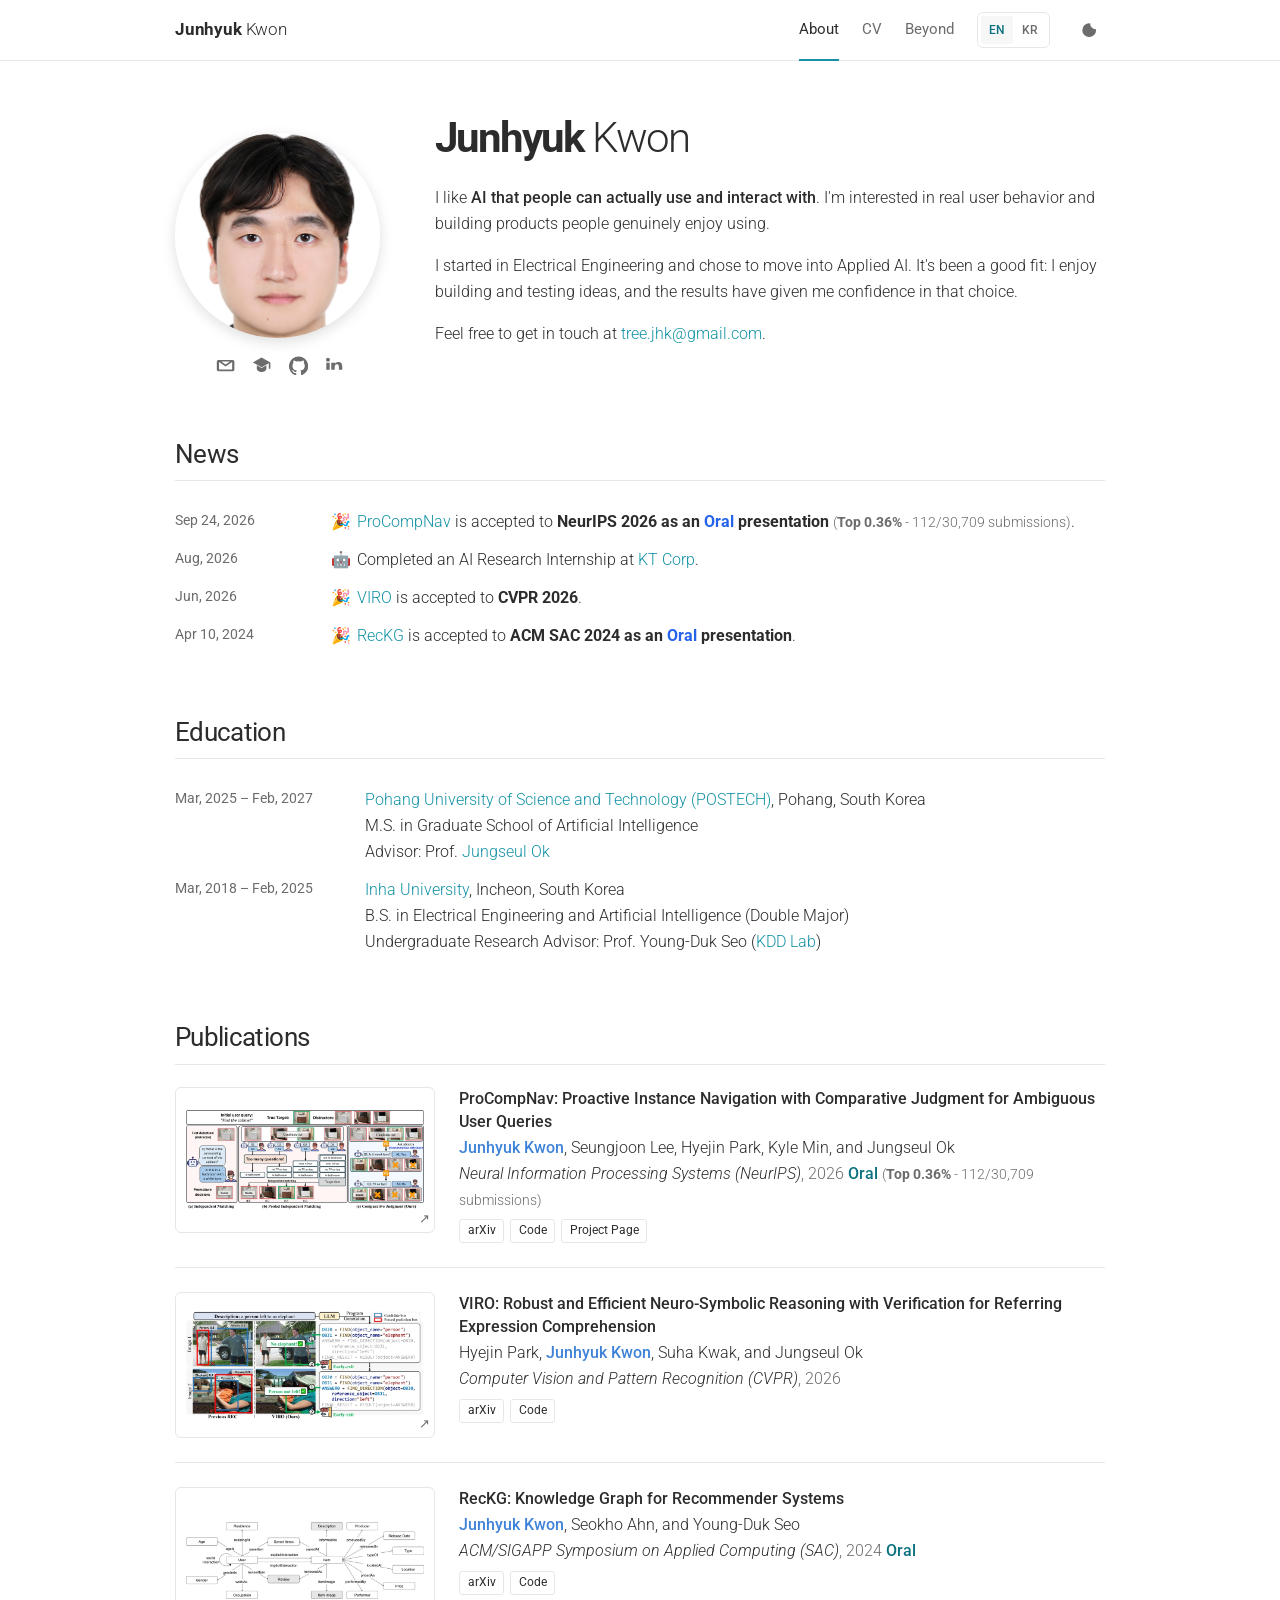
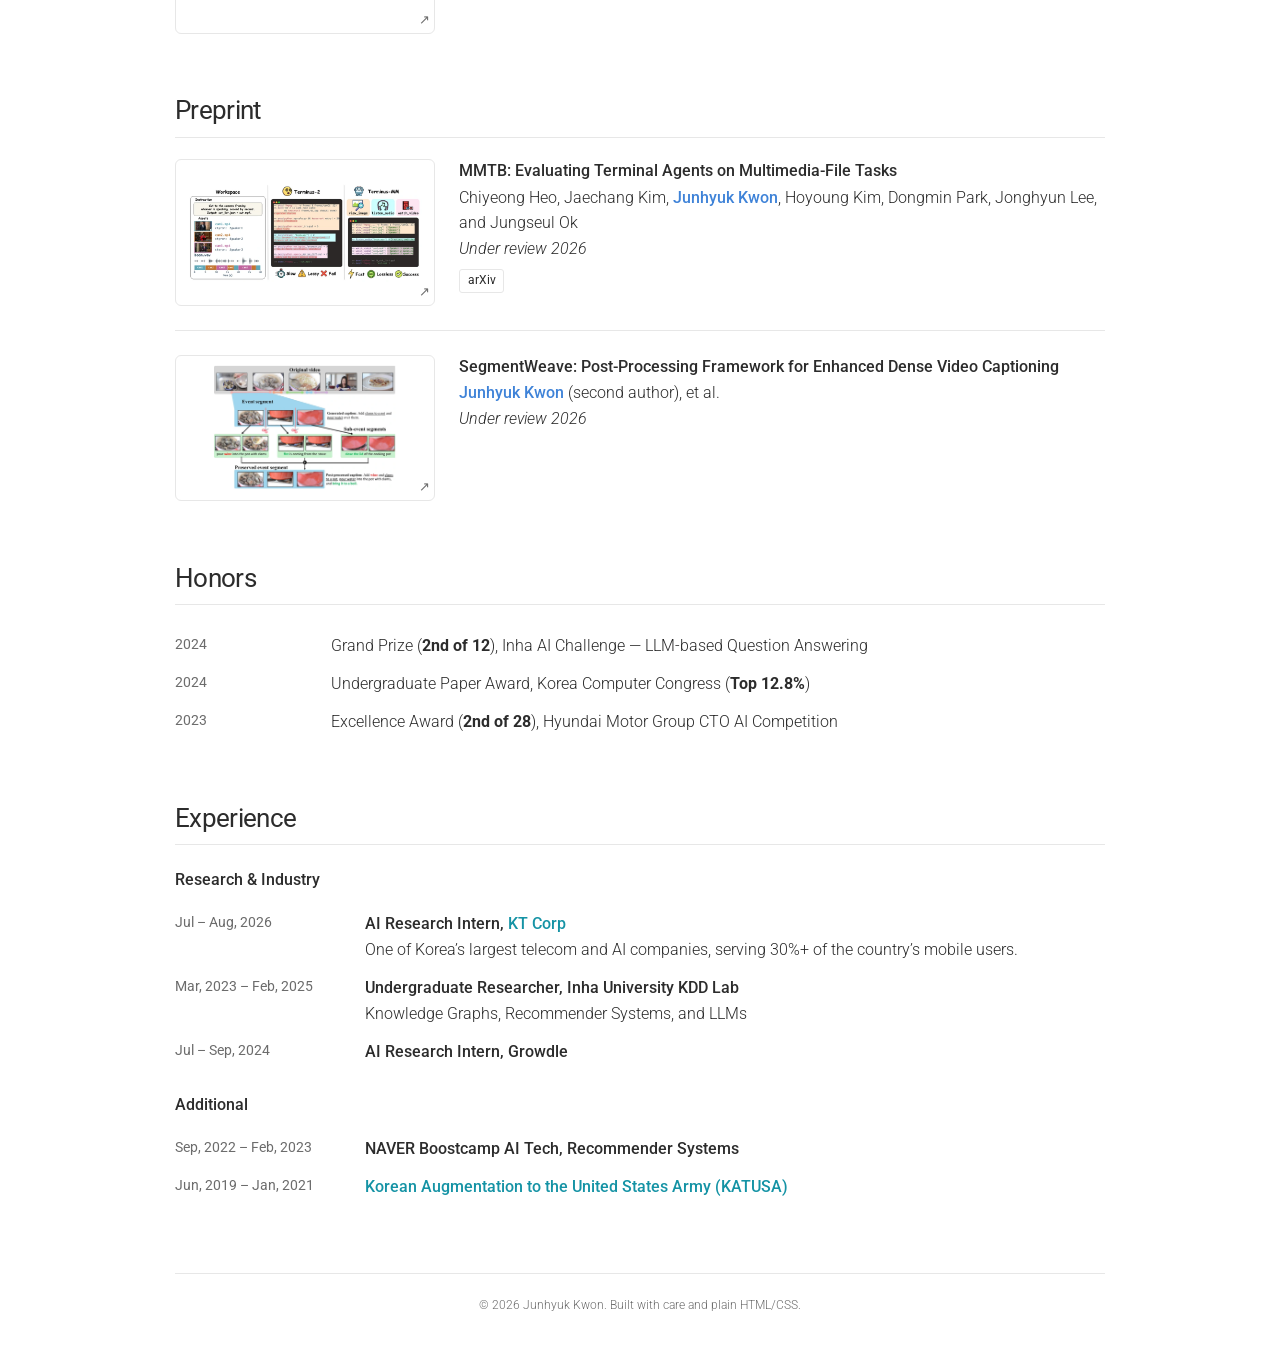
==== commit 509d2153: "Add everyday AI habits and official KATUSA program links" ====
--- a/index.html
+++ b/index.html
@@ -278,7 +278,7 @@
                 </tr>
                 <tr>
                   <th>Jun, 2019 – Jan, 2021</th>
-                  <td data-i18n="experience.katusa"><strong>Korean Augmentation to the U.S. Army (KATUSA)</strong></td>
+                  <td data-i18n="experience.katusa"><strong><a href="https://8tharmy.korea.army.mil/site/about/katusa-soldier-program.asp" target="_blank" rel="noopener">Korean Augmentation to the United States Army (KATUSA)</a></strong></td>
                 </tr>
               </tbody>
             </table>
